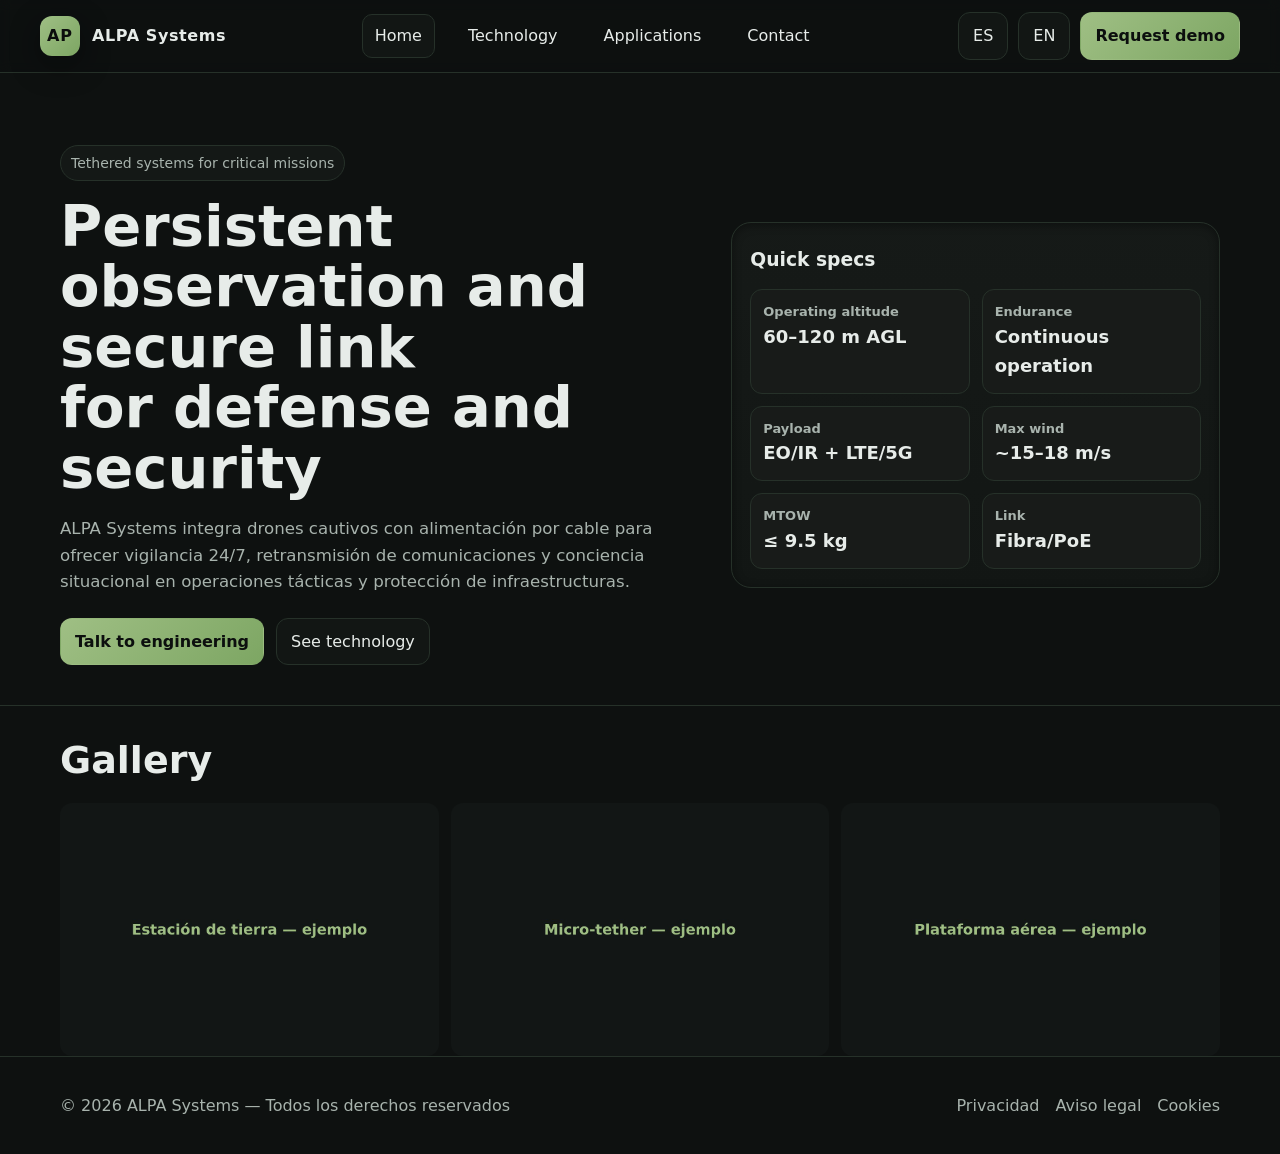
==== en/index.html @ 0f9ef7e9 "Add files via upload" ====
<!DOCTYPE html>
<html lang="en">
<head>
  
<link rel="icon" type="image/svg+xml" href="../assets/favicon.svg">
<link rel="icon" type="image/png" sizes="32x32" href="../assets/favicon-32.png">
<link rel="apple-touch-icon" sizes="180x180" href="../assets/apple-touch-icon.png">

  <title>ALPA Systems — Tethered drone systems</title>
  <meta charset="utf-8" />
  <meta name="viewport" content="width=device-width, initial-scale=1" />
  <meta name="theme-color" content="#121614" />
  <meta name="description" content="ALPA Systems develops tethered drone solutions for surveillance and tactical communications for defense, security and critical infrastructure protection." />
  <link rel="icon" type="image/svg+xml" href="../assets/logo.svg" />
  <meta property="og:image" content="assets/og-image.jpg" />
  <link rel="stylesheet" href="../style.css" />

</head>
<body>
  <header class="site-header">
    <div class="container nav">
      <a class="brand" href="index.html" class="active" aria-label="ALPA Systems, inicio">
        <div class="brand-logo" aria-hidden="true"><span>AP</span></div>
        <span class="brand-name">ALPA Systems</span>
      </a>
      <nav class="nav-links" aria-label="Principal">
        <a href="index.html" class="active" class="active">Home</a>
        <a href="technology.html">Technology</a>
        <a href="applications.html">Applications</a>
        <a href="contact.html">Contact</a>
      </nav>
      <div class="nav-right">
        <a href="../index.html" class="btn" aria-label="Cambiar a Español">ES</a>
        <a href="en/index.html" class="btn" aria-label="Switch to English">EN</a>
        <a href="contact.html" class="btn primary">Request demo</a>
      </div>
    </div>
  </header>

  <main id="main">
    <section id="inicio" class="hero">
      <div class="container hero-grid">
        <div>
          <span class="badge">Tethered systems for critical missions</span>
          <h1>Persistent observation and secure link <br />for defense and security</h1>
          <p>ALPA Systems integra drones cautivos con alimentación por cable para ofrecer vigilancia 24/7, retransmisión de comunicaciones y conciencia situacional en operaciones tácticas y protección de infraestructuras.</p>
          <div class="hero-cta">
            <a class="btn primary" href="contact.html">Talk to engineering</a>
            <a class="btn" href="technology.html">See technology</a>
          </div>
        </div>
        <aside class="panel" aria-label="Resumen técnico">
          <h3 class="panel-title">Quick specs</h3>
          <div class="specs">
            <div class="spec"><b>Operating altitude</b><span>60–120 m AGL</span></div>
            <div class="spec"><b>Endurance</b><span>Continuous operation</span></div>
            <div class="spec"><b>Payload</b><span>EO/IR + LTE/5G</span></div>
            <div class="spec"><b>Max wind</b><span>~15–18 m/s</span></div>
            <div class="spec"><b>MTOW</b><span>≤ 9.5 kg</span></div>
            <div class="spec"><b>Link</b><span>Fibra/PoE</span></div>
          </div>
        </aside>
      </div>
    </section>

    <section class="container">
      <h2 class="section-title">Gallery</h2>
      <div class="gallery">
        <img src="../assets/gallery_1.jpg" alt="Estación de tierra — ejemplo" />
        <img src="../assets/gallery_2.jpg" alt="Micro‑tether — ejemplo" />
        <img src="../assets/gallery_3.jpg" alt="Plataforma aérea — ejemplo" />
      </div>
    </section>
  </main>
  <footer>
    <div class="container foot">
      <div>© <span id="year"></span> ALPA Systems — Todos los derechos reservados</div>
      <div class="foot-links">
        <a href="#">Privacidad</a>
        <a href="#">Aviso legal</a>
        <a href="#">Cookies</a>
      </div>
    </div>
  </footer>
  <script src="../script.js"></script>

</body>
</html>
---- style.css ----
:root{
  --bg:#0e1110; --bg-soft:#121614; --txt:#e7ece9; --txt-dim:#a8b3ad;
  --brand:#9fbf84; --brand-strong:#7da663; --stroke:#263129;
  --radius-xl:20px; --radius-lg:14px; --radius-md:10px;
  --shadow-1:0 10px 30px rgba(0,0,0,.35); --shadow-2:0 2px 10px rgba(0,0,0,.4) inset;
  --container:1200px;
}
*,*::before,*::after{ box-sizing: border-box }
body{ margin:0; font-family: Inter, system-ui, -apple-system, Segoe UI, Roboto, Ubuntu, 'Helvetica Neue', Arial, 'Noto Sans'; background: var(--bg); color: var(--txt); line-height:1.6 }
img{ max-width:100%; display:block; border-radius:12px }
a{ color:inherit; text-decoration:none }
.container{ width:100%; max-width:var(--container); margin-inline:auto; padding: 0 20px }

.site-header{ position: sticky; top:0; z-index:100; backdrop-filter: blur(6px); background: color-mix(in oklab, var(--bg) 70%, transparent); border-bottom: 1px solid var(--stroke) }
.nav{ display:flex; align-items:center; justify-content:space-between; padding: 12px 0 }
.brand{ display:flex; align-items:center; gap:12px }
.brand-logo{ width:40px; height:40px; border-radius: 12px; background: linear-gradient(135deg, var(--brand), var(--brand-strong)); box-shadow: var(--shadow-1); display:grid; place-items:center; font-weight:900; letter-spacing:1px; color:#0b0d0c }
.brand-name{ font-weight:700; letter-spacing: .6px }
.nav-links{ display:flex; gap:20px }
.nav-links a{ padding: 8px 12px; border-radius: 10px; border:1px solid transparent }
.nav-links a:hover, .nav-links a.active{ border-color: var(--stroke); background: var(--bg-soft) }

.nav-right{ display:flex; align-items:center; gap:10px }
.btn{ display:inline-flex; align-items:center; gap:10px; padding:10px 14px; border-radius:12px; border:1px solid var(--stroke); background: var(--bg-soft); transition: .2s transform ease, .2s background ease }
.btn:hover{ transform: translateY(-1px); background: color-mix(in oklab, var(--bg-soft), var(--brand) 8%) }
.btn.primary{ background: linear-gradient(135deg, var(--brand), var(--brand-strong)); color:#0c0f0e; border-color: transparent; font-weight:700 }
.btn.primary:hover{ filter: brightness(1.03) }

.hero{ position:relative; overflow:clip; padding: 72px 0 40px; border-bottom: 1px solid var(--stroke) }
.hero-grid{ display:grid; grid-template-columns: 1.3fr 1fr; gap:36px; align-items:center }
.badge{ display:inline-block; padding:6px 10px; border:1px solid var(--stroke); border-radius: 999px; color: var(--txt-dim); font-size: 14px; background: color-mix(in oklab, var(--bg-soft), white 1%) }
.hero h1{ font-size: clamp(34px, 4.5vw, 64px); line-height:1.05; margin:16px 0 }
.hero p{ font-size: clamp(16px, 1.3vw, 20px); color: var(--txt-dim) }
.hero-cta{ display:flex; gap:12px; margin-top: 22px; flex-wrap: wrap }

.panel{ background: linear-gradient(180deg, color-mix(in oklab, var(--bg-soft), white 2%), var(--bg-soft)); border:1px solid var(--stroke); border-radius: var(--radius-xl); padding: 18px; box-shadow: var(--shadow-2) }
.panel-title{ margin:4px 0 8px }
.specs{ display:grid; grid-template-columns:repeat(2,1fr); gap:12px; margin-top:14px }
.spec{ background: color-mix(in oklab, var(--bg-soft), white 3%); border:1px solid var(--stroke); border-radius: 12px; padding: 12px }
.spec b{ display:block; font-size:13px; color: var(--txt-dim) }
.spec span{ font-size:18px; font-weight:600 }

.section-title{ font-size: clamp(26px, 3vw, 38px); margin: 24px 0 12px }
.section-sub{ color: var(--txt-dim); margin: 0 0 24px }

.cards{ display:grid; grid-template-columns: repeat(3, 1fr); gap:20px }
.card{ background: var(--bg-soft); border: 1px solid var(--stroke); border-radius: var(--radius-lg); padding:18px }

.gallery{ display:grid; grid-template-columns: repeat(3, 1fr); gap:12px }

.feature-block{ display:grid; grid-template-columns: 1fr 1fr; gap: 18px; margin: 22px 0; padding: 16px; border:1px solid var(--stroke); border-radius:14px; background: var(--bg-soft) }
.usecase-grid{ display:grid; grid-template-columns: repeat(3, 1fr); gap:16px }
.usecase-card{ background: var(--bg-soft); border:1px solid var(--stroke); padding: 12px; border-radius:14px }
.usecase-card h3{ margin:10px 0 6px }

.grid-2{ display:grid; grid-template-columns: 1fr 1fr; gap:12px }
.contact-form textarea{ width:100% }

footer{ border-top:1px solid var(--stroke); padding: 36px 0; color: var(--txt-dim) }
.foot{ display:flex; justify-content:space-between; gap:16px; flex-wrap:wrap }
.foot-links{ display:flex; gap:16px }

@media (max-width: 980px){
  .hero-grid, .cards, .gallery, .feature-block, .usecase-grid, .grid-2{ grid-template-columns: 1fr }
  .nav-links{ display:none }
}

/* --- Contacto estilizado --- */
.contact-layout{
  display:grid;
  grid-template-columns: 2fr 1fr;
  gap:24px;
  padding: 24px 0 40px;
}
.contact-card{
  background: linear-gradient(180deg, color-mix(in oklab, var(--bg-soft), white 2%), var(--bg-soft));
  border:1px solid var(--stroke);
  border-radius: var(--radius-xl);
  padding: 22px;
  box-shadow: var(--shadow-2);
}
.contact-head h1{ margin: 0 0 6px }
.contact-head p{ margin: 0 0 18px; color: var(--txt-dim) }

.info-card{
  background: var(--bg-soft);
  border:1px solid var(--stroke);
  border-radius: var(--radius-lg);
  padding:16px;
}
.info-card + .info-card{ margin-top:16px }
.info-card h3{ margin:0 0 10px }
.info-card ul{ margin:0; padding-left:18px }
.info-card .muted{ color: var(--txt-dim); margin-top:8px }

.map-card img{ width:100%; height:auto; border-radius:12px }

.contact-form.modern .field{
  position:relative;
  background: color-mix(in oklab, var(--bg-soft), white 3%);
  border: 1px solid var(--stroke);
  border-radius: 12px;
  padding: 12px 12px 6px;
  transition: border .2s ease, box-shadow .2s ease;
}
.contact-form.modern .field + .field{ margin-top:12px }
.contact-form.modern .field input,
.contact-form.modern .field textarea,
.contact-form.modern .field select{
  width:100%;
  background: transparent;
  border:none;
  outline: none;
  color: var(--txt);
  font-size:16px;
  padding: 10px 4px 6px;
}
.contact-form.modern .field textarea{ resize: vertical }
.contact-form.modern .field label{
  position:absolute;
  left:12px; top:10px;
  font-size:14px;
  color: var(--txt-dim);
  pointer-events:none;
  transition: all .15s ease;
  padding: 0 4px;
  background: transparent;
}
/* Floating label effect */
.contact-form.modern .field:focus-within{ border-color: var(--brand); box-shadow: 0 0 0 3px color-mix(in oklab, var(--brand), transparent 80%) }
.contact-form.modern .field input:not(:placeholder-shown) + label,
.contact-form.modern .field textarea:not(:placeholder-shown) + label,
.contact-form.modern .field select + label,
.contact-form.modern .field:focus-within label{
  top:-9px;
  font-size:12px;
  color: var(--brand);
  background: var(--bg-soft);
}
.contact-form.modern .field.select label{ top:-9px; font-size:12px; color: var(--brand); background: var(--bg-soft) }

.form-actions{ display:flex; align-items:center; gap:12px; margin-top:12px }

/* Responsive */
@media (max-width: 980px){
  .contact-layout{ grid-template-columns:1fr }
}
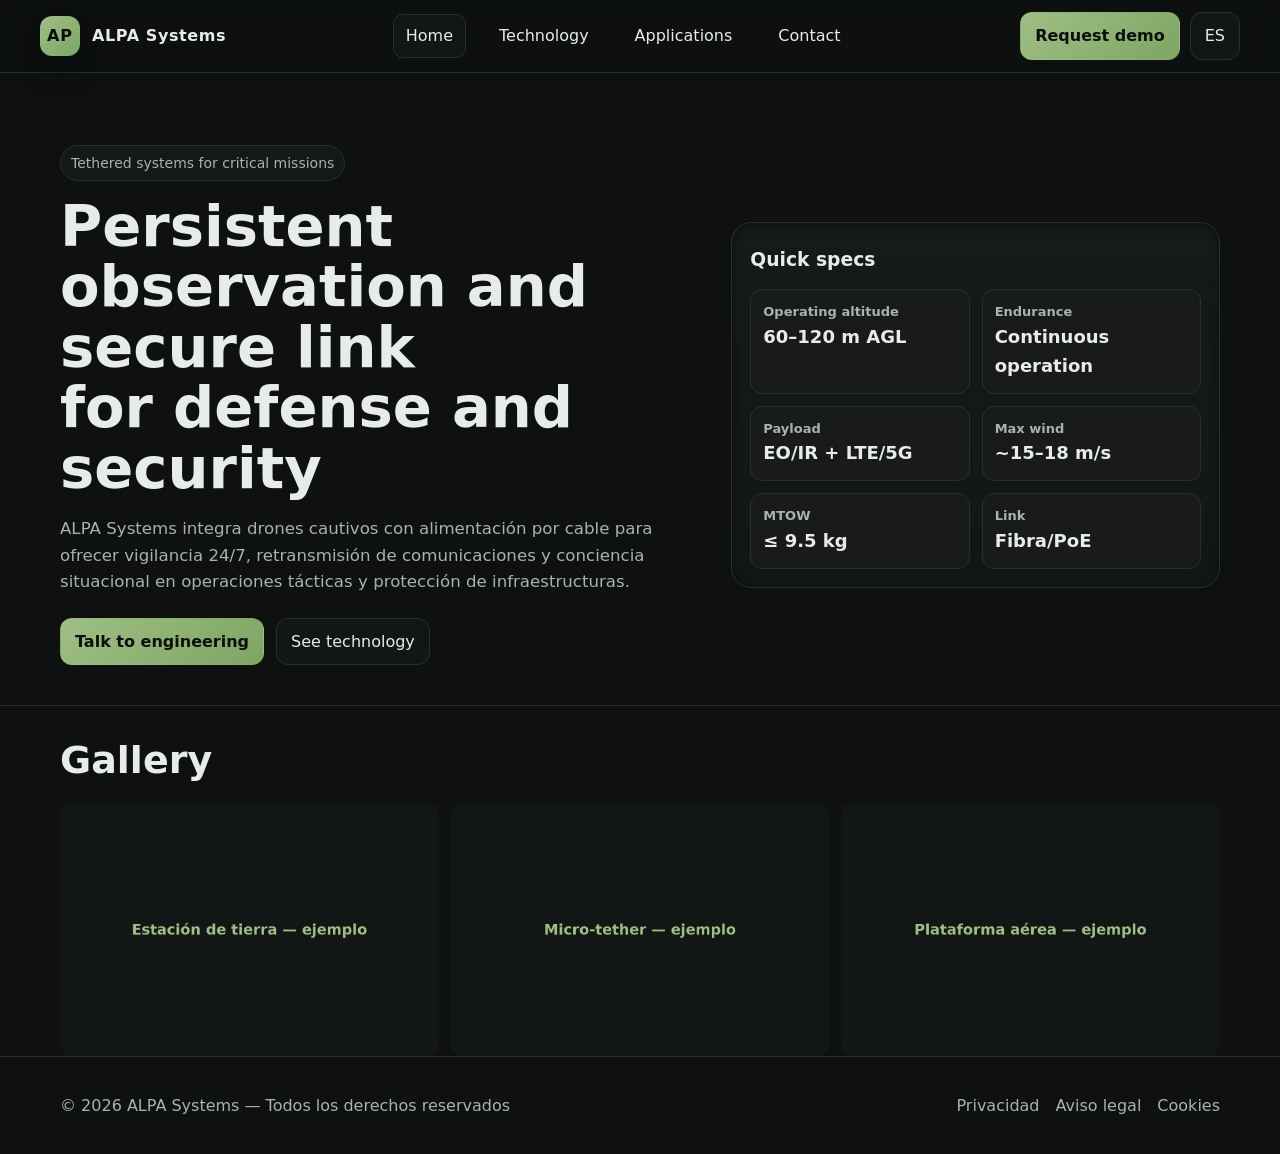
==== commit 7d2b5f74: "Add files via upload" ====
--- a/en/index.html
+++ b/en/index.html
@@ -2,16 +2,17 @@
 <html lang="en">
 <head>
   
-<link rel="icon" type="image/svg+xml" href="../assets/favicon.svg">
-<link rel="icon" type="image/png" sizes="32x32" href="../assets/favicon-32.png">
-<link rel="apple-touch-icon" sizes="180x180" href="../assets/apple-touch-icon.png">
+<link rel="icon" type="image/svg+xml" href="/assets/favicon.svg?v=2">
+<link rel="icon" type="image/png" sizes="32x32" href="/assets/favicon-32.png?v=2">
+<link rel="apple-touch-icon" sizes="180x180" href="/assets/apple-touch-icon.png?v=2">
+<link rel="shortcut icon" href="/favicon.ico?v=2">
 
-  <title>ALPA Systems — Tethered drone systems</title>
+  
+<title>ALPA Systems — Tethered drone systems</title>
   <meta charset="utf-8" />
   <meta name="viewport" content="width=device-width, initial-scale=1" />
   <meta name="theme-color" content="#121614" />
   <meta name="description" content="ALPA Systems develops tethered drone solutions for surveillance and tactical communications for defense, security and critical infrastructure protection." />
-  <link rel="icon" type="image/svg+xml" href="../assets/logo.svg" />
   <meta property="og:image" content="assets/og-image.jpg" />
   <link rel="stylesheet" href="../style.css" />
 
@@ -29,11 +30,8 @@
         <a href="applications.html">Applications</a>
         <a href="contact.html">Contact</a>
       </nav>
-      <div class="nav-right">
-        <a href="../index.html" class="btn" aria-label="Cambiar a Español">ES</a>
-        <a href="en/index.html" class="btn" aria-label="Switch to English">EN</a>
-        <a href="contact.html" class="btn primary">Request demo</a>
-      </div>
+      <div class="nav-right"> <a href="/contacto.html" class="btn primary">Request demo</a>
+        <a href="/" class="btn" aria-label="Cambiar a Español">ES</a> </div>
     </div>
   </header>
 
--- a/style.css
+++ b/style.css
@@ -145,3 +145,51 @@
 @media (max-width: 980px){
   .contact-layout{ grid-template-columns:1fr }
 }
+
+
+/* --- Select estilizado (floating label + flecha) --- */
+.contact-form.modern .field.select{
+  position:relative;
+  background: color-mix(in oklab, var(--bg-soft), white 3%);
+  border: 1px solid var(--stroke);
+  border-radius: 12px;
+  padding: 12px 12px 6px;
+  transition: border .2s ease, box-shadow .2s ease;
+}
+.contact-form.modern .field.select:focus-within{
+  border-color: var(--brand);
+  box-shadow: 0 0 0 3px color-mix(in oklab, var(--brand), transparent 80%);
+}
+.contact-form.modern .field.select select{
+  width:100%;
+  -webkit-appearance: none;
+  -moz-appearance: none;
+  appearance: none;
+  background: transparent;
+  border:none;
+  outline:none;
+  color: var(--txt);
+  font-size:16px;
+  padding: 10px 36px 6px 4px; /* espacio derecha para la flecha */
+  cursor:pointer;
+}
+/* Flecha custom como pseudo-elemento */
+.contact-form.modern .field.select::after{
+  content:"";
+  position:absolute;
+  top:50%; right:12px;
+  width: 10px; height: 10px;
+  pointer-events:none;
+  transform: translateY(-50%) rotate(45deg);
+  border-right: 2px solid var(--txt-dim);
+  border-bottom: 2px solid var(--txt-dim);
+  opacity:.9;
+}
+/* Label flotante alineado */
+.contact-form.modern .field.select label{
+  position:absolute;
+  left:12px; top:-9px;
+  font-size:12px; color: var(--brand);
+  background: var(--bg-soft);
+  padding: 0 4px;
+}
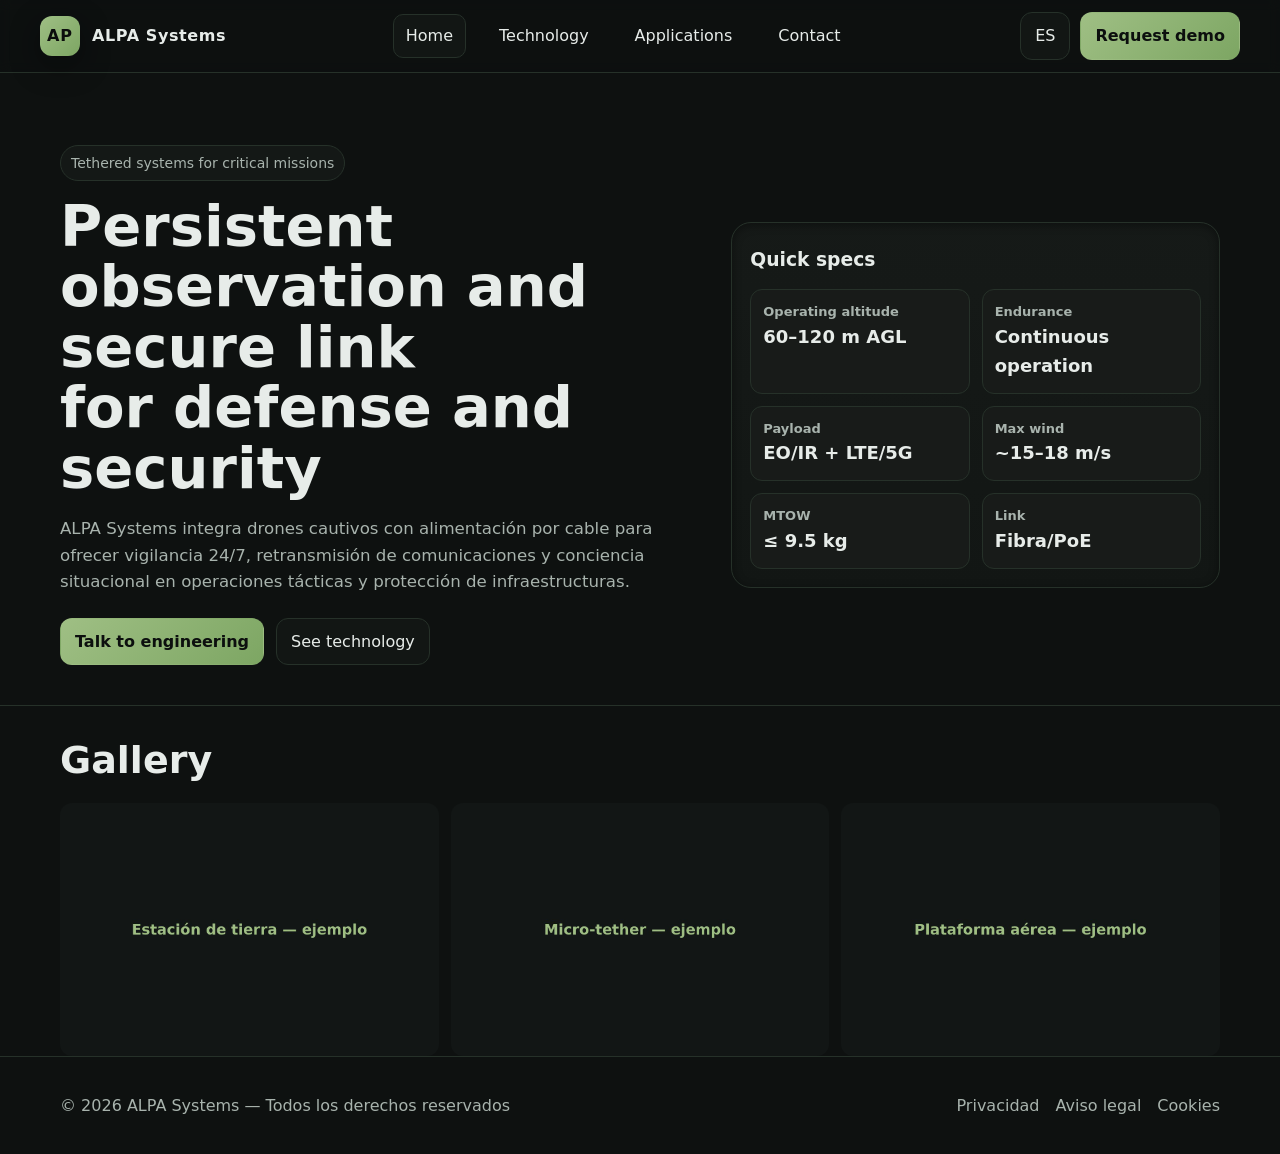
==== commit f6be05c0: "Add files via upload" ====
--- a/en/index.html
+++ b/en/index.html
@@ -30,8 +30,10 @@
         <a href="applications.html">Applications</a>
         <a href="contact.html">Contact</a>
       </nav>
-      <div class="nav-right"> <a href="/contacto.html" class="btn primary">Request demo</a>
-        <a href="/" class="btn" aria-label="Cambiar a Español">ES</a> </div>
+      <div class="nav-right">
+        <a href="/" class="btn" aria-label="Cambiar a Español">ES</a>
+        <a href="contact.html" class="btn primary">Request demo</a>
+      </div>
     </div>
   </header>
 
--- a/style.css
+++ b/style.css
@@ -193,3 +193,31 @@
   background: var(--bg-soft);
   padding: 0 4px;
 }
+
+
+/* --- Forzar tema oscuro en <select> y su popup --- */
+.contact-form.modern .field.select select{
+  background-color: color-mix(in oklab, var(--bg-soft), white 2%);
+  color: var(--txt);
+  border-radius: 8px;
+  background-clip: padding-box;
+  color-scheme: dark; /* ayuda a que el menú desplegable respete el tema oscuro */
+}
+.contact-form.modern .field.select select:focus{
+  outline: none;
+}
+/* Estilo de las opciones (no todos los navegadores lo soportan, pero ayuda) */
+.contact-form.modern .field.select option{
+  background-color: var(--bg-soft);
+  color: var(--txt);
+}
+/* Quitar la flecha de IE/Edge antiguo */
+.contact-form.modern .field.select select::-ms-expand { display:none; }
+/* WebKit normaliza borde interior */
+.contact-form.modern .field.select select:-internal-autofill-selected {
+  background-color: var(--bg-soft) !important;
+  color: var(--txt) !important;
+}
+
+/* Tema oscuro general para formularios en iOS/Safari donde aplica */
+form, select, option, input, textarea { color-scheme: dark; }
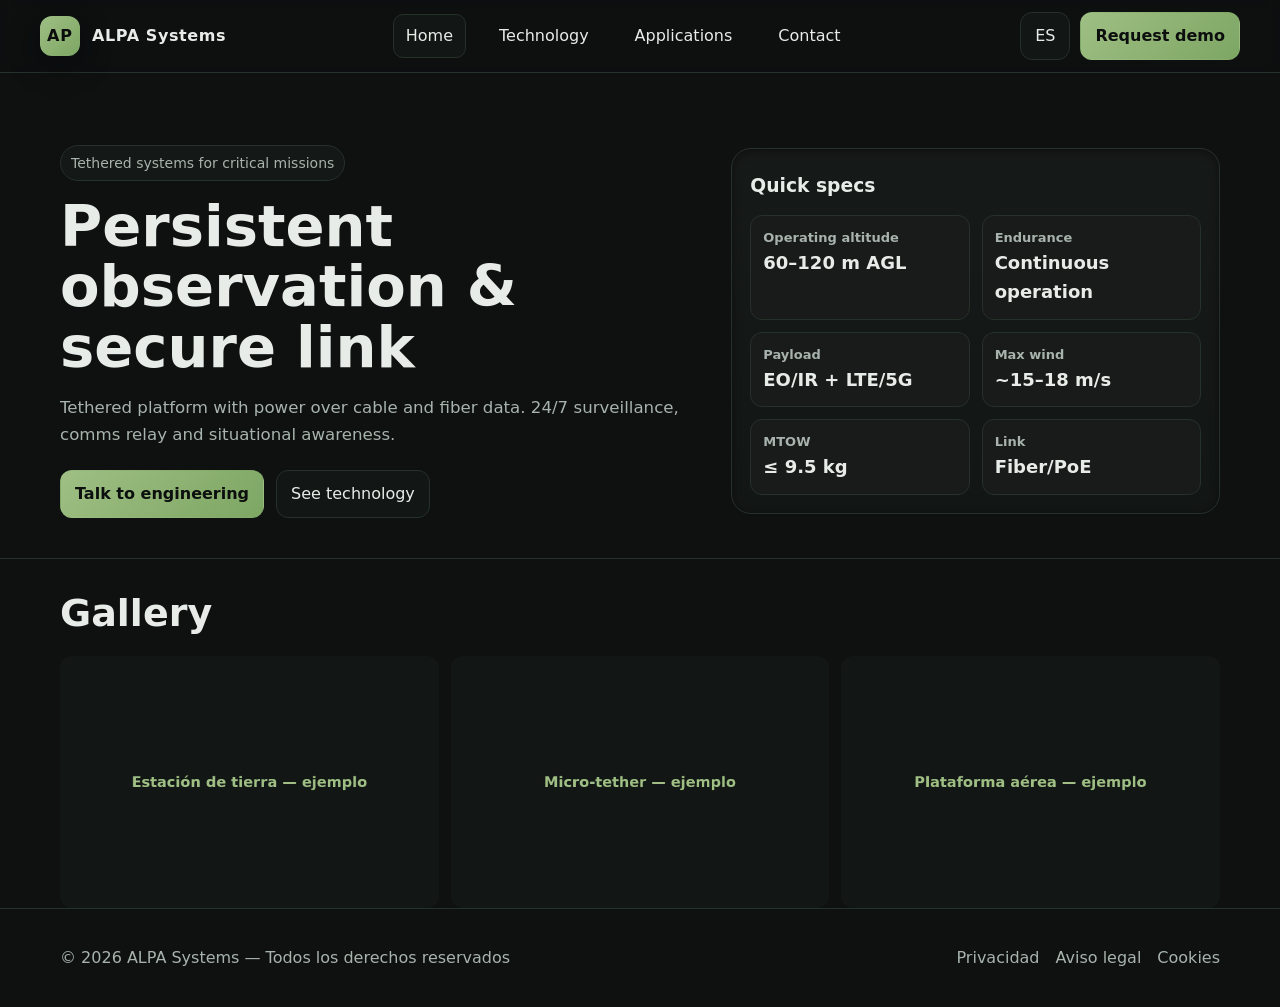
==== commit 6a971f33: "Add files via upload" ====
--- a/en/index.html
+++ b/en/index.html
@@ -1,55 +1,54 @@
 <!DOCTYPE html>
 <html lang="en">
 <head>
-  
-<link rel="icon" type="image/svg+xml" href="/assets/favicon.svg?v=2">
-<link rel="icon" type="image/png" sizes="32x32" href="/assets/favicon-32.png?v=2">
-<link rel="apple-touch-icon" sizes="180x180" href="/assets/apple-touch-icon.png?v=2">
-<link rel="shortcut icon" href="/favicon.ico?v=2">
-
-  
-<title>ALPA Systems — Tethered drone systems</title>
   <meta charset="utf-8" />
   <meta name="viewport" content="width=device-width, initial-scale=1" />
   <meta name="theme-color" content="#121614" />
   <meta name="description" content="ALPA Systems develops tethered drone solutions for surveillance and tactical communications for defense, security and critical infrastructure protection." />
-  <meta property="og:image" content="assets/og-image.jpg" />
-  <link rel="stylesheet" href="../style.css" />
+  <meta property="og:image" content="/assets/og-image.jpg" />
+  <title>ALPA Systems — Tethered drone systems</title>
+  
+<link rel="icon" type="image/svg+xml" href="/assets/favicon.svg?v=3">
+<link rel="icon" type="image/png" sizes="32x32" href="/assets/favicon-32.png?v=3">
+<link rel="apple-touch-icon" sizes="180x180" href="/assets/apple-touch-icon.png?v=3">
+<link rel="shortcut icon" href="/favicon.ico?v=3">
 
+  <link rel="stylesheet" href="/style.css" />
+
+  <link rel="stylesheet" href="/style.css" />
 </head>
 <body>
   <header class="site-header">
     <div class="container nav">
-      <a class="brand" href="index.html" class="active" aria-label="ALPA Systems, inicio">
+      <a class="brand" href="/en/index.html" aria-label="ALPA Systems, home">
         <div class="brand-logo" aria-hidden="true"><span>AP</span></div>
         <span class="brand-name">ALPA Systems</span>
       </a>
-      <nav class="nav-links" aria-label="Principal">
-        <a href="index.html" class="active" class="active">Home</a>
-        <a href="technology.html">Technology</a>
-        <a href="applications.html">Applications</a>
-        <a href="contact.html">Contact</a>
+      <nav class="nav-links" aria-label="Main">
+        <a href="/en/index.html" class="active">Home</a>
+        <a href="/en/technology.html">Technology</a>
+        <a href="/en/applications.html">Applications</a>
+        <a href="/en/contact.html">Contact</a>
       </nav>
       <div class="nav-right">
         <a href="/" class="btn" aria-label="Cambiar a Español">ES</a>
-        <a href="contact.html" class="btn primary">Request demo</a>
+        <a href="/en/contact.html" class="btn primary">Request demo</a>
       </div>
     </div>
   </header>
-
   <main id="main">
-    <section id="inicio" class="hero">
+    <section class="hero">
       <div class="container hero-grid">
         <div>
           <span class="badge">Tethered systems for critical missions</span>
-          <h1>Persistent observation and secure link <br />for defense and security</h1>
-          <p>ALPA Systems integra drones cautivos con alimentación por cable para ofrecer vigilancia 24/7, retransmisión de comunicaciones y conciencia situacional en operaciones tácticas y protección de infraestructuras.</p>
+          <h1>Persistent observation & secure link</h1>
+          <p>Tethered platform with power over cable and fiber data. 24/7 surveillance, comms relay and situational awareness.</p>
           <div class="hero-cta">
-            <a class="btn primary" href="contact.html">Talk to engineering</a>
-            <a class="btn" href="technology.html">See technology</a>
+            <a class="btn primary" href="/en/contact.html">Talk to engineering</a>
+            <a class="btn" href="/en/technology.html">See technology</a>
           </div>
         </div>
-        <aside class="panel" aria-label="Resumen técnico">
+        <aside class="panel" aria-label="Quick specs">
           <h3 class="panel-title">Quick specs</h3>
           <div class="specs">
             <div class="spec"><b>Operating altitude</b><span>60–120 m AGL</span></div>
@@ -57,7 +56,7 @@
             <div class="spec"><b>Payload</b><span>EO/IR + LTE/5G</span></div>
             <div class="spec"><b>Max wind</b><span>~15–18 m/s</span></div>
             <div class="spec"><b>MTOW</b><span>≤ 9.5 kg</span></div>
-            <div class="spec"><b>Link</b><span>Fibra/PoE</span></div>
+            <div class="spec"><b>Link</b><span>Fiber/PoE</span></div>
           </div>
         </aside>
       </div>
@@ -66,9 +65,9 @@
     <section class="container">
       <h2 class="section-title">Gallery</h2>
       <div class="gallery">
-        <img src="../assets/gallery_1.jpg" alt="Estación de tierra — ejemplo" />
-        <img src="../assets/gallery_2.jpg" alt="Micro‑tether — ejemplo" />
-        <img src="../assets/gallery_3.jpg" alt="Plataforma aérea — ejemplo" />
+        <img src="/assets/gallery_1.jpg" alt="Ground station — sample" />
+        <img src="/assets/gallery_2.jpg" alt="Micro‑tether — sample" />
+        <img src="/assets/gallery_3.jpg" alt="Aerial platform — sample" />
       </div>
     </section>
   </main>
@@ -82,7 +81,7 @@
       </div>
     </div>
   </footer>
-  <script src="../script.js"></script>
+  <script src="/script.js"></script>
 
 </body>
 </html>
--- a/style.css
+++ b/style.css
@@ -6,11 +6,12 @@
   --container:1200px;
 }
 *,*::before,*::after{ box-sizing: border-box }
-body{ margin:0; font-family: Inter, system-ui, -apple-system, Segoe UI, Roboto, Ubuntu, 'Helvetica Neue', Arial, 'Noto Sans'; background: var(--bg); color: var(--txt); line-height:1.6 }
+body{ margin:0; font-family: Inter, system-ui, -apple-system, Segoe UI, Roboto, Ubuntu, 'Helvetica Neue', Arial; background: var(--bg); color: var(--txt); line-height:1.6 }
 img{ max-width:100%; display:block; border-radius:12px }
 a{ color:inherit; text-decoration:none }
 .container{ width:100%; max-width:var(--container); margin-inline:auto; padding: 0 20px }
 
+/* Nav */
 .site-header{ position: sticky; top:0; z-index:100; backdrop-filter: blur(6px); background: color-mix(in oklab, var(--bg) 70%, transparent); border-bottom: 1px solid var(--stroke) }
 .nav{ display:flex; align-items:center; justify-content:space-between; padding: 12px 0 }
 .brand{ display:flex; align-items:center; gap:12px }
@@ -26,6 +27,7 @@
 .btn.primary{ background: linear-gradient(135deg, var(--brand), var(--brand-strong)); color:#0c0f0e; border-color: transparent; font-weight:700 }
 .btn.primary:hover{ filter: brightness(1.03) }
 
+/* Hero */
 .hero{ position:relative; overflow:clip; padding: 72px 0 40px; border-bottom: 1px solid var(--stroke) }
 .hero-grid{ display:grid; grid-template-columns: 1.3fr 1fr; gap:36px; align-items:center }
 .badge{ display:inline-block; padding:6px 10px; border:1px solid var(--stroke); border-radius: 999px; color: var(--txt-dim); font-size: 14px; background: color-mix(in oklab, var(--bg-soft), white 1%) }
@@ -48,176 +50,70 @@
 
 .gallery{ display:grid; grid-template-columns: repeat(3, 1fr); gap:12px }
 
+/* Páginas internas */
 .feature-block{ display:grid; grid-template-columns: 1fr 1fr; gap: 18px; margin: 22px 0; padding: 16px; border:1px solid var(--stroke); border-radius:14px; background: var(--bg-soft) }
 .usecase-grid{ display:grid; grid-template-columns: repeat(3, 1fr); gap:16px }
 .usecase-card{ background: var(--bg-soft); border:1px solid var(--stroke); padding: 12px; border-radius:14px }
 .usecase-card h3{ margin:10px 0 6px }
 
-.grid-2{ display:grid; grid-template-columns: 1fr 1fr; gap:12px }
-.contact-form textarea{ width:100% }
+/* Contacto */
+.contact-layout{ display:grid; grid-template-columns: 2fr 1fr; gap:24px; padding: 24px 0 40px }
+.contact-card{ background: linear-gradient(180deg, color-mix(in oklab, var(--bg-soft), white 2%), var(--bg-soft)); border:1px solid var(--stroke); border-radius: var(--radius-xl); padding: 22px; box-shadow: var(--shadow-2) }
+.contact-head h1{ margin: 0 0 6px }
+.contact-head p{ margin: 0 0 18px; color: var(--txt-dim) }
+.info-card{ background: var(--bg-soft); border:1px solid var(--stroke); border-radius: var(--radius-lg); padding:16px }
+.info-card + .info-card{ margin-top:16px }
+.info-card h3{ margin:0 0 10px }
+.info-card ul{ margin:0; padding-left:18px }
+.info-card .muted{ color: var(--txt-dim); margin-top:8px }
+.map-card img{ width:100%; height:auto; border-radius:12px }
 
+.contact-form.modern .field{ position:relative; background: color-mix(in oklab, var(--bg-soft), white 3%); border: 1px solid var(--stroke); border-radius: 12px; padding: 12px 12px 6px; transition: border .2s ease, box-shadow .2s ease }
+.contact-form.modern .field + .field{ margin-top:12px }
+.contact-form.modern .field input,
+.contact-form.modern .field textarea,
+.contact-form.modern .field select{ width:100%; background: transparent; border:none; outline:none; color: var(--txt); font-size:16px; padding: 10px 4px 6px }
+.contact-form.modern .field textarea{ resize: vertical }
+.contact-form.modern .field label{ position:absolute; left:12px; top:10px; font-size:14px; color: var(--txt-dim); pointer-events:none; transition: all .15s ease; padding: 0 4px; background: transparent }
+.contact-form.modern .field:focus-within{ border-color: var(--brand); box-shadow: 0 0 0 3px color-mix(in oklab, var(--brand), transparent 80%) }
+.contact-form.modern .field input:not(:placeholder-shown) + label,
+.contact-form.modern .field textarea:not(:placeholder-shown) + label,
+.contact-form.modern .field select + label,
+.contact-form.modern .field:focus-within label{ top:-9px; font-size:12px; color: var(--brand); background: var(--bg-soft) }
+
+/* Select estilizado + flecha + tema oscuro */
+.contact-form.modern .field.select{ position:relative }
+.contact-form.modern .field.select select{
+  -webkit-appearance: none; -moz-appearance: none; appearance: none;
+  background-color: color-mix(in oklab, var(--bg-soft), white 2%);
+  color: var(--txt);
+  border-radius: 8px;
+  background-clip: padding-box;
+  color-scheme: dark;
+  padding-right: 36px;
+  cursor: pointer;
+}
+.contact-form.modern .field.select::after{
+  content:""; position:absolute; top:50%; right:12px; width:10px; height:10px; pointer-events:none;
+  transform: translateY(-50%) rotate(45deg);
+  border-right: 2px solid var(--txt-dim); border-bottom: 2px solid var(--txt-dim); opacity:.9
+}
+.contact-form.modern .field.select option{ background-color: var(--bg-soft); color: var(--txt) }
+/* Seleccionado verde y hover oliva claro */
+.contact-form.modern .field.select select option:checked{ background-color: var(--brand) !important; color:#0c0f0e !important }
+.contact-form.modern .field.select select option:hover{ background-color: color-mix(in oklab, var(--brand), white 25%) !important; color:#0c0f0e !important }
+.contact-form.modern .field.select select:focus option:checked{ background-color: var(--brand) !important; color:#0c0f0e !important }
+
+.form-actions{ display:flex; align-items:center; gap:12px; margin-top:12px }
+
+/* Footer */
 footer{ border-top:1px solid var(--stroke); padding: 36px 0; color: var(--txt-dim) }
 .foot{ display:flex; justify-content:space-between; gap:16px; flex-wrap:wrap }
 .foot-links{ display:flex; gap:16px }
 
+/* Responsive */
 @media (max-width: 980px){
   .hero-grid, .cards, .gallery, .feature-block, .usecase-grid, .grid-2{ grid-template-columns: 1fr }
   .nav-links{ display:none }
-}
-
-/* --- Contacto estilizado --- */
-.contact-layout{
-  display:grid;
-  grid-template-columns: 2fr 1fr;
-  gap:24px;
-  padding: 24px 0 40px;
-}
-.contact-card{
-  background: linear-gradient(180deg, color-mix(in oklab, var(--bg-soft), white 2%), var(--bg-soft));
-  border:1px solid var(--stroke);
-  border-radius: var(--radius-xl);
-  padding: 22px;
-  box-shadow: var(--shadow-2);
-}
-.contact-head h1{ margin: 0 0 6px }
-.contact-head p{ margin: 0 0 18px; color: var(--txt-dim) }
-
-.info-card{
-  background: var(--bg-soft);
-  border:1px solid var(--stroke);
-  border-radius: var(--radius-lg);
-  padding:16px;
-}
-.info-card + .info-card{ margin-top:16px }
-.info-card h3{ margin:0 0 10px }
-.info-card ul{ margin:0; padding-left:18px }
-.info-card .muted{ color: var(--txt-dim); margin-top:8px }
-
-.map-card img{ width:100%; height:auto; border-radius:12px }
-
-.contact-form.modern .field{
-  position:relative;
-  background: color-mix(in oklab, var(--bg-soft), white 3%);
-  border: 1px solid var(--stroke);
-  border-radius: 12px;
-  padding: 12px 12px 6px;
-  transition: border .2s ease, box-shadow .2s ease;
-}
-.contact-form.modern .field + .field{ margin-top:12px }
-.contact-form.modern .field input,
-.contact-form.modern .field textarea,
-.contact-form.modern .field select{
-  width:100%;
-  background: transparent;
-  border:none;
-  outline: none;
-  color: var(--txt);
-  font-size:16px;
-  padding: 10px 4px 6px;
-}
-.contact-form.modern .field textarea{ resize: vertical }
-.contact-form.modern .field label{
-  position:absolute;
-  left:12px; top:10px;
-  font-size:14px;
-  color: var(--txt-dim);
-  pointer-events:none;
-  transition: all .15s ease;
-  padding: 0 4px;
-  background: transparent;
-}
-/* Floating label effect */
-.contact-form.modern .field:focus-within{ border-color: var(--brand); box-shadow: 0 0 0 3px color-mix(in oklab, var(--brand), transparent 80%) }
-.contact-form.modern .field input:not(:placeholder-shown) + label,
-.contact-form.modern .field textarea:not(:placeholder-shown) + label,
-.contact-form.modern .field select + label,
-.contact-form.modern .field:focus-within label{
-  top:-9px;
-  font-size:12px;
-  color: var(--brand);
-  background: var(--bg-soft);
-}
-.contact-form.modern .field.select label{ top:-9px; font-size:12px; color: var(--brand); background: var(--bg-soft) }
-
-.form-actions{ display:flex; align-items:center; gap:12px; margin-top:12px }
-
-/* Responsive */
-@media (max-width: 980px){
   .contact-layout{ grid-template-columns:1fr }
 }
-
-
-/* --- Select estilizado (floating label + flecha) --- */
-.contact-form.modern .field.select{
-  position:relative;
-  background: color-mix(in oklab, var(--bg-soft), white 3%);
-  border: 1px solid var(--stroke);
-  border-radius: 12px;
-  padding: 12px 12px 6px;
-  transition: border .2s ease, box-shadow .2s ease;
-}
-.contact-form.modern .field.select:focus-within{
-  border-color: var(--brand);
-  box-shadow: 0 0 0 3px color-mix(in oklab, var(--brand), transparent 80%);
-}
-.contact-form.modern .field.select select{
-  width:100%;
-  -webkit-appearance: none;
-  -moz-appearance: none;
-  appearance: none;
-  background: transparent;
-  border:none;
-  outline:none;
-  color: var(--txt);
-  font-size:16px;
-  padding: 10px 36px 6px 4px; /* espacio derecha para la flecha */
-  cursor:pointer;
-}
-/* Flecha custom como pseudo-elemento */
-.contact-form.modern .field.select::after{
-  content:"";
-  position:absolute;
-  top:50%; right:12px;
-  width: 10px; height: 10px;
-  pointer-events:none;
-  transform: translateY(-50%) rotate(45deg);
-  border-right: 2px solid var(--txt-dim);
-  border-bottom: 2px solid var(--txt-dim);
-  opacity:.9;
-}
-/* Label flotante alineado */
-.contact-form.modern .field.select label{
-  position:absolute;
-  left:12px; top:-9px;
-  font-size:12px; color: var(--brand);
-  background: var(--bg-soft);
-  padding: 0 4px;
-}
-
-
-/* --- Forzar tema oscuro en <select> y su popup --- */
-.contact-form.modern .field.select select{
-  background-color: color-mix(in oklab, var(--bg-soft), white 2%);
-  color: var(--txt);
-  border-radius: 8px;
-  background-clip: padding-box;
-  color-scheme: dark; /* ayuda a que el menú desplegable respete el tema oscuro */
-}
-.contact-form.modern .field.select select:focus{
-  outline: none;
-}
-/* Estilo de las opciones (no todos los navegadores lo soportan, pero ayuda) */
-.contact-form.modern .field.select option{
-  background-color: var(--bg-soft);
-  color: var(--txt);
-}
-/* Quitar la flecha de IE/Edge antiguo */
-.contact-form.modern .field.select select::-ms-expand { display:none; }
-/* WebKit normaliza borde interior */
-.contact-form.modern .field.select select:-internal-autofill-selected {
-  background-color: var(--bg-soft) !important;
-  color: var(--txt) !important;
-}
-
-/* Tema oscuro general para formularios en iOS/Safari donde aplica */
-form, select, option, input, textarea { color-scheme: dark; }
--- a/style.css
+++ b/style.css
@@ -6,11 +6,12 @@
   --container:1200px;
 }
 *,*::before,*::after{ box-sizing: border-box }
-body{ margin:0; font-family: Inter, system-ui, -apple-system, Segoe UI, Roboto, Ubuntu, 'Helvetica Neue', Arial, 'Noto Sans'; background: var(--bg); color: var(--txt); line-height:1.6 }
+body{ margin:0; font-family: Inter, system-ui, -apple-system, Segoe UI, Roboto, Ubuntu, 'Helvetica Neue', Arial; background: var(--bg); color: var(--txt); line-height:1.6 }
 img{ max-width:100%; display:block; border-radius:12px }
 a{ color:inherit; text-decoration:none }
 .container{ width:100%; max-width:var(--container); margin-inline:auto; padding: 0 20px }
 
+/* Nav */
 .site-header{ position: sticky; top:0; z-index:100; backdrop-filter: blur(6px); background: color-mix(in oklab, var(--bg) 70%, transparent); border-bottom: 1px solid var(--stroke) }
 .nav{ display:flex; align-items:center; justify-content:space-between; padding: 12px 0 }
 .brand{ display:flex; align-items:center; gap:12px }
@@ -26,6 +27,7 @@
 .btn.primary{ background: linear-gradient(135deg, var(--brand), var(--brand-strong)); color:#0c0f0e; border-color: transparent; font-weight:700 }
 .btn.primary:hover{ filter: brightness(1.03) }
 
+/* Hero */
 .hero{ position:relative; overflow:clip; padding: 72px 0 40px; border-bottom: 1px solid var(--stroke) }
 .hero-grid{ display:grid; grid-template-columns: 1.3fr 1fr; gap:36px; align-items:center }
 .badge{ display:inline-block; padding:6px 10px; border:1px solid var(--stroke); border-radius: 999px; color: var(--txt-dim); font-size: 14px; background: color-mix(in oklab, var(--bg-soft), white 1%) }
@@ -48,176 +50,70 @@
 
 .gallery{ display:grid; grid-template-columns: repeat(3, 1fr); gap:12px }
 
+/* Páginas internas */
 .feature-block{ display:grid; grid-template-columns: 1fr 1fr; gap: 18px; margin: 22px 0; padding: 16px; border:1px solid var(--stroke); border-radius:14px; background: var(--bg-soft) }
 .usecase-grid{ display:grid; grid-template-columns: repeat(3, 1fr); gap:16px }
 .usecase-card{ background: var(--bg-soft); border:1px solid var(--stroke); padding: 12px; border-radius:14px }
 .usecase-card h3{ margin:10px 0 6px }
 
-.grid-2{ display:grid; grid-template-columns: 1fr 1fr; gap:12px }
-.contact-form textarea{ width:100% }
+/* Contacto */
+.contact-layout{ display:grid; grid-template-columns: 2fr 1fr; gap:24px; padding: 24px 0 40px }
+.contact-card{ background: linear-gradient(180deg, color-mix(in oklab, var(--bg-soft), white 2%), var(--bg-soft)); border:1px solid var(--stroke); border-radius: var(--radius-xl); padding: 22px; box-shadow: var(--shadow-2) }
+.contact-head h1{ margin: 0 0 6px }
+.contact-head p{ margin: 0 0 18px; color: var(--txt-dim) }
+.info-card{ background: var(--bg-soft); border:1px solid var(--stroke); border-radius: var(--radius-lg); padding:16px }
+.info-card + .info-card{ margin-top:16px }
+.info-card h3{ margin:0 0 10px }
+.info-card ul{ margin:0; padding-left:18px }
+.info-card .muted{ color: var(--txt-dim); margin-top:8px }
+.map-card img{ width:100%; height:auto; border-radius:12px }
 
+.contact-form.modern .field{ position:relative; background: color-mix(in oklab, var(--bg-soft), white 3%); border: 1px solid var(--stroke); border-radius: 12px; padding: 12px 12px 6px; transition: border .2s ease, box-shadow .2s ease }
+.contact-form.modern .field + .field{ margin-top:12px }
+.contact-form.modern .field input,
+.contact-form.modern .field textarea,
+.contact-form.modern .field select{ width:100%; background: transparent; border:none; outline:none; color: var(--txt); font-size:16px; padding: 10px 4px 6px }
+.contact-form.modern .field textarea{ resize: vertical }
+.contact-form.modern .field label{ position:absolute; left:12px; top:10px; font-size:14px; color: var(--txt-dim); pointer-events:none; transition: all .15s ease; padding: 0 4px; background: transparent }
+.contact-form.modern .field:focus-within{ border-color: var(--brand); box-shadow: 0 0 0 3px color-mix(in oklab, var(--brand), transparent 80%) }
+.contact-form.modern .field input:not(:placeholder-shown) + label,
+.contact-form.modern .field textarea:not(:placeholder-shown) + label,
+.contact-form.modern .field select + label,
+.contact-form.modern .field:focus-within label{ top:-9px; font-size:12px; color: var(--brand); background: var(--bg-soft) }
+
+/* Select estilizado + flecha + tema oscuro */
+.contact-form.modern .field.select{ position:relative }
+.contact-form.modern .field.select select{
+  -webkit-appearance: none; -moz-appearance: none; appearance: none;
+  background-color: color-mix(in oklab, var(--bg-soft), white 2%);
+  color: var(--txt);
+  border-radius: 8px;
+  background-clip: padding-box;
+  color-scheme: dark;
+  padding-right: 36px;
+  cursor: pointer;
+}
+.contact-form.modern .field.select::after{
+  content:""; position:absolute; top:50%; right:12px; width:10px; height:10px; pointer-events:none;
+  transform: translateY(-50%) rotate(45deg);
+  border-right: 2px solid var(--txt-dim); border-bottom: 2px solid var(--txt-dim); opacity:.9
+}
+.contact-form.modern .field.select option{ background-color: var(--bg-soft); color: var(--txt) }
+/* Seleccionado verde y hover oliva claro */
+.contact-form.modern .field.select select option:checked{ background-color: var(--brand) !important; color:#0c0f0e !important }
+.contact-form.modern .field.select select option:hover{ background-color: color-mix(in oklab, var(--brand), white 25%) !important; color:#0c0f0e !important }
+.contact-form.modern .field.select select:focus option:checked{ background-color: var(--brand) !important; color:#0c0f0e !important }
+
+.form-actions{ display:flex; align-items:center; gap:12px; margin-top:12px }
+
+/* Footer */
 footer{ border-top:1px solid var(--stroke); padding: 36px 0; color: var(--txt-dim) }
 .foot{ display:flex; justify-content:space-between; gap:16px; flex-wrap:wrap }
 .foot-links{ display:flex; gap:16px }
 
+/* Responsive */
 @media (max-width: 980px){
   .hero-grid, .cards, .gallery, .feature-block, .usecase-grid, .grid-2{ grid-template-columns: 1fr }
   .nav-links{ display:none }
-}
-
-/* --- Contacto estilizado --- */
-.contact-layout{
-  display:grid;
-  grid-template-columns: 2fr 1fr;
-  gap:24px;
-  padding: 24px 0 40px;
-}
-.contact-card{
-  background: linear-gradient(180deg, color-mix(in oklab, var(--bg-soft), white 2%), var(--bg-soft));
-  border:1px solid var(--stroke);
-  border-radius: var(--radius-xl);
-  padding: 22px;
-  box-shadow: var(--shadow-2);
-}
-.contact-head h1{ margin: 0 0 6px }
-.contact-head p{ margin: 0 0 18px; color: var(--txt-dim) }
-
-.info-card{
-  background: var(--bg-soft);
-  border:1px solid var(--stroke);
-  border-radius: var(--radius-lg);
-  padding:16px;
-}
-.info-card + .info-card{ margin-top:16px }
-.info-card h3{ margin:0 0 10px }
-.info-card ul{ margin:0; padding-left:18px }
-.info-card .muted{ color: var(--txt-dim); margin-top:8px }
-
-.map-card img{ width:100%; height:auto; border-radius:12px }
-
-.contact-form.modern .field{
-  position:relative;
-  background: color-mix(in oklab, var(--bg-soft), white 3%);
-  border: 1px solid var(--stroke);
-  border-radius: 12px;
-  padding: 12px 12px 6px;
-  transition: border .2s ease, box-shadow .2s ease;
-}
-.contact-form.modern .field + .field{ margin-top:12px }
-.contact-form.modern .field input,
-.contact-form.modern .field textarea,
-.contact-form.modern .field select{
-  width:100%;
-  background: transparent;
-  border:none;
-  outline: none;
-  color: var(--txt);
-  font-size:16px;
-  padding: 10px 4px 6px;
-}
-.contact-form.modern .field textarea{ resize: vertical }
-.contact-form.modern .field label{
-  position:absolute;
-  left:12px; top:10px;
-  font-size:14px;
-  color: var(--txt-dim);
-  pointer-events:none;
-  transition: all .15s ease;
-  padding: 0 4px;
-  background: transparent;
-}
-/* Floating label effect */
-.contact-form.modern .field:focus-within{ border-color: var(--brand); box-shadow: 0 0 0 3px color-mix(in oklab, var(--brand), transparent 80%) }
-.contact-form.modern .field input:not(:placeholder-shown) + label,
-.contact-form.modern .field textarea:not(:placeholder-shown) + label,
-.contact-form.modern .field select + label,
-.contact-form.modern .field:focus-within label{
-  top:-9px;
-  font-size:12px;
-  color: var(--brand);
-  background: var(--bg-soft);
-}
-.contact-form.modern .field.select label{ top:-9px; font-size:12px; color: var(--brand); background: var(--bg-soft) }
-
-.form-actions{ display:flex; align-items:center; gap:12px; margin-top:12px }
-
-/* Responsive */
-@media (max-width: 980px){
   .contact-layout{ grid-template-columns:1fr }
 }
-
-
-/* --- Select estilizado (floating label + flecha) --- */
-.contact-form.modern .field.select{
-  position:relative;
-  background: color-mix(in oklab, var(--bg-soft), white 3%);
-  border: 1px solid var(--stroke);
-  border-radius: 12px;
-  padding: 12px 12px 6px;
-  transition: border .2s ease, box-shadow .2s ease;
-}
-.contact-form.modern .field.select:focus-within{
-  border-color: var(--brand);
-  box-shadow: 0 0 0 3px color-mix(in oklab, var(--brand), transparent 80%);
-}
-.contact-form.modern .field.select select{
-  width:100%;
-  -webkit-appearance: none;
-  -moz-appearance: none;
-  appearance: none;
-  background: transparent;
-  border:none;
-  outline:none;
-  color: var(--txt);
-  font-size:16px;
-  padding: 10px 36px 6px 4px; /* espacio derecha para la flecha */
-  cursor:pointer;
-}
-/* Flecha custom como pseudo-elemento */
-.contact-form.modern .field.select::after{
-  content:"";
-  position:absolute;
-  top:50%; right:12px;
-  width: 10px; height: 10px;
-  pointer-events:none;
-  transform: translateY(-50%) rotate(45deg);
-  border-right: 2px solid var(--txt-dim);
-  border-bottom: 2px solid var(--txt-dim);
-  opacity:.9;
-}
-/* Label flotante alineado */
-.contact-form.modern .field.select label{
-  position:absolute;
-  left:12px; top:-9px;
-  font-size:12px; color: var(--brand);
-  background: var(--bg-soft);
-  padding: 0 4px;
-}
-
-
-/* --- Forzar tema oscuro en <select> y su popup --- */
-.contact-form.modern .field.select select{
-  background-color: color-mix(in oklab, var(--bg-soft), white 2%);
-  color: var(--txt);
-  border-radius: 8px;
-  background-clip: padding-box;
-  color-scheme: dark; /* ayuda a que el menú desplegable respete el tema oscuro */
-}
-.contact-form.modern .field.select select:focus{
-  outline: none;
-}
-/* Estilo de las opciones (no todos los navegadores lo soportan, pero ayuda) */
-.contact-form.modern .field.select option{
-  background-color: var(--bg-soft);
-  color: var(--txt);
-}
-/* Quitar la flecha de IE/Edge antiguo */
-.contact-form.modern .field.select select::-ms-expand { display:none; }
-/* WebKit normaliza borde interior */
-.contact-form.modern .field.select select:-internal-autofill-selected {
-  background-color: var(--bg-soft) !important;
-  color: var(--txt) !important;
-}
-
-/* Tema oscuro general para formularios en iOS/Safari donde aplica */
-form, select, option, input, textarea { color-scheme: dark; }
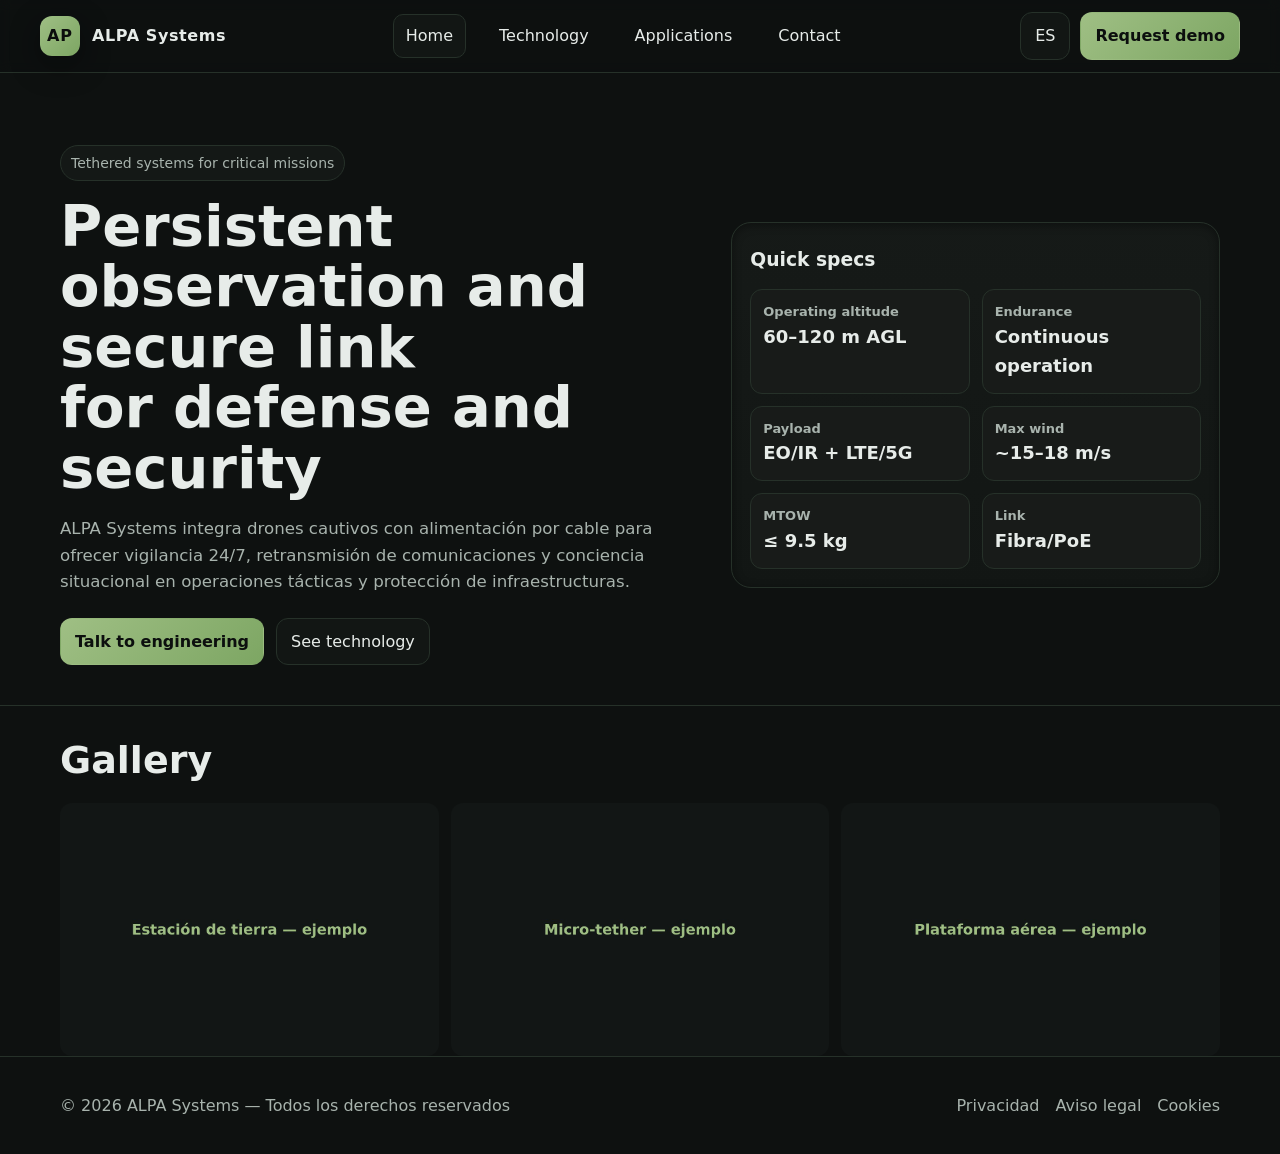
==== commit 990ec391: "Add files via upload" ====
--- a/en/index.html
+++ b/en/index.html
@@ -1,54 +1,55 @@
 <!DOCTYPE html>
 <html lang="en">
 <head>
+  
+<link rel="icon" type="image/svg+xml" href="/assets/favicon.svg?v=2">
+<link rel="icon" type="image/png" sizes="32x32" href="/assets/favicon-32.png?v=2">
+<link rel="apple-touch-icon" sizes="180x180" href="/assets/apple-touch-icon.png?v=2">
+<link rel="shortcut icon" href="/favicon.ico?v=2">
+
+  
+<title>ALPA Systems — Tethered drone systems</title>
   <meta charset="utf-8" />
   <meta name="viewport" content="width=device-width, initial-scale=1" />
   <meta name="theme-color" content="#121614" />
   <meta name="description" content="ALPA Systems develops tethered drone solutions for surveillance and tactical communications for defense, security and critical infrastructure protection." />
-  <meta property="og:image" content="/assets/og-image.jpg" />
-  <title>ALPA Systems — Tethered drone systems</title>
-  
-<link rel="icon" type="image/svg+xml" href="/assets/favicon.svg?v=3">
-<link rel="icon" type="image/png" sizes="32x32" href="/assets/favicon-32.png?v=3">
-<link rel="apple-touch-icon" sizes="180x180" href="/assets/apple-touch-icon.png?v=3">
-<link rel="shortcut icon" href="/favicon.ico?v=3">
+  <meta property="og:image" content="assets/og-image.jpg" />
+  <link rel="stylesheet" href="../style.css" />
 
-  <link rel="stylesheet" href="/style.css" />
-
-  <link rel="stylesheet" href="/style.css" />
 </head>
 <body>
   <header class="site-header">
     <div class="container nav">
-      <a class="brand" href="/en/index.html" aria-label="ALPA Systems, home">
+      <a class="brand" href="index.html" class="active" aria-label="ALPA Systems, inicio">
         <div class="brand-logo" aria-hidden="true"><span>AP</span></div>
         <span class="brand-name">ALPA Systems</span>
       </a>
-      <nav class="nav-links" aria-label="Main">
-        <a href="/en/index.html" class="active">Home</a>
-        <a href="/en/technology.html">Technology</a>
-        <a href="/en/applications.html">Applications</a>
-        <a href="/en/contact.html">Contact</a>
+      <nav class="nav-links" aria-label="Principal">
+        <a href="index.html" class="active" class="active">Home</a>
+        <a href="technology.html">Technology</a>
+        <a href="applications.html">Applications</a>
+        <a href="contact.html">Contact</a>
       </nav>
       <div class="nav-right">
         <a href="/" class="btn" aria-label="Cambiar a Español">ES</a>
-        <a href="/en/contact.html" class="btn primary">Request demo</a>
+        <a href="contact.html" class="btn primary">Request demo</a>
       </div>
     </div>
   </header>
+
   <main id="main">
-    <section class="hero">
+    <section id="inicio" class="hero">
       <div class="container hero-grid">
         <div>
           <span class="badge">Tethered systems for critical missions</span>
-          <h1>Persistent observation & secure link</h1>
-          <p>Tethered platform with power over cable and fiber data. 24/7 surveillance, comms relay and situational awareness.</p>
+          <h1>Persistent observation and secure link <br />for defense and security</h1>
+          <p>ALPA Systems integra drones cautivos con alimentación por cable para ofrecer vigilancia 24/7, retransmisión de comunicaciones y conciencia situacional en operaciones tácticas y protección de infraestructuras.</p>
           <div class="hero-cta">
-            <a class="btn primary" href="/en/contact.html">Talk to engineering</a>
-            <a class="btn" href="/en/technology.html">See technology</a>
+            <a class="btn primary" href="contact.html">Talk to engineering</a>
+            <a class="btn" href="technology.html">See technology</a>
           </div>
         </div>
-        <aside class="panel" aria-label="Quick specs">
+        <aside class="panel" aria-label="Resumen técnico">
           <h3 class="panel-title">Quick specs</h3>
           <div class="specs">
             <div class="spec"><b>Operating altitude</b><span>60–120 m AGL</span></div>
@@ -56,7 +57,7 @@
             <div class="spec"><b>Payload</b><span>EO/IR + LTE/5G</span></div>
             <div class="spec"><b>Max wind</b><span>~15–18 m/s</span></div>
             <div class="spec"><b>MTOW</b><span>≤ 9.5 kg</span></div>
-            <div class="spec"><b>Link</b><span>Fiber/PoE</span></div>
+            <div class="spec"><b>Link</b><span>Fibra/PoE</span></div>
           </div>
         </aside>
       </div>
@@ -65,9 +66,9 @@
     <section class="container">
       <h2 class="section-title">Gallery</h2>
       <div class="gallery">
-        <img src="/assets/gallery_1.jpg" alt="Ground station — sample" />
-        <img src="/assets/gallery_2.jpg" alt="Micro‑tether — sample" />
-        <img src="/assets/gallery_3.jpg" alt="Aerial platform — sample" />
+        <img src="../assets/gallery_1.jpg" alt="Estación de tierra — ejemplo" />
+        <img src="../assets/gallery_2.jpg" alt="Micro‑tether — ejemplo" />
+        <img src="../assets/gallery_3.jpg" alt="Plataforma aérea — ejemplo" />
       </div>
     </section>
   </main>
@@ -81,7 +82,7 @@
       </div>
     </div>
   </footer>
-  <script src="/script.js"></script>
+  <script src="../script.js"></script>
 
 </body>
 </html>
--- a/style.css
+++ b/style.css
@@ -6,12 +6,11 @@
   --container:1200px;
 }
 *,*::before,*::after{ box-sizing: border-box }
-body{ margin:0; font-family: Inter, system-ui, -apple-system, Segoe UI, Roboto, Ubuntu, 'Helvetica Neue', Arial; background: var(--bg); color: var(--txt); line-height:1.6 }
+body{ margin:0; font-family: Inter, system-ui, -apple-system, Segoe UI, Roboto, Ubuntu, 'Helvetica Neue', Arial, 'Noto Sans'; background: var(--bg); color: var(--txt); line-height:1.6 }
 img{ max-width:100%; display:block; border-radius:12px }
 a{ color:inherit; text-decoration:none }
 .container{ width:100%; max-width:var(--container); margin-inline:auto; padding: 0 20px }
 
-/* Nav */
 .site-header{ position: sticky; top:0; z-index:100; backdrop-filter: blur(6px); background: color-mix(in oklab, var(--bg) 70%, transparent); border-bottom: 1px solid var(--stroke) }
 .nav{ display:flex; align-items:center; justify-content:space-between; padding: 12px 0 }
 .brand{ display:flex; align-items:center; gap:12px }
@@ -27,7 +26,6 @@
 .btn.primary{ background: linear-gradient(135deg, var(--brand), var(--brand-strong)); color:#0c0f0e; border-color: transparent; font-weight:700 }
 .btn.primary:hover{ filter: brightness(1.03) }
 
-/* Hero */
 .hero{ position:relative; overflow:clip; padding: 72px 0 40px; border-bottom: 1px solid var(--stroke) }
 .hero-grid{ display:grid; grid-template-columns: 1.3fr 1fr; gap:36px; align-items:center }
 .badge{ display:inline-block; padding:6px 10px; border:1px solid var(--stroke); border-radius: 999px; color: var(--txt-dim); font-size: 14px; background: color-mix(in oklab, var(--bg-soft), white 1%) }
@@ -50,70 +48,176 @@
 
 .gallery{ display:grid; grid-template-columns: repeat(3, 1fr); gap:12px }
 
-/* Páginas internas */
 .feature-block{ display:grid; grid-template-columns: 1fr 1fr; gap: 18px; margin: 22px 0; padding: 16px; border:1px solid var(--stroke); border-radius:14px; background: var(--bg-soft) }
 .usecase-grid{ display:grid; grid-template-columns: repeat(3, 1fr); gap:16px }
 .usecase-card{ background: var(--bg-soft); border:1px solid var(--stroke); padding: 12px; border-radius:14px }
 .usecase-card h3{ margin:10px 0 6px }
 
-/* Contacto */
-.contact-layout{ display:grid; grid-template-columns: 2fr 1fr; gap:24px; padding: 24px 0 40px }
-.contact-card{ background: linear-gradient(180deg, color-mix(in oklab, var(--bg-soft), white 2%), var(--bg-soft)); border:1px solid var(--stroke); border-radius: var(--radius-xl); padding: 22px; box-shadow: var(--shadow-2) }
+.grid-2{ display:grid; grid-template-columns: 1fr 1fr; gap:12px }
+.contact-form textarea{ width:100% }
+
+footer{ border-top:1px solid var(--stroke); padding: 36px 0; color: var(--txt-dim) }
+.foot{ display:flex; justify-content:space-between; gap:16px; flex-wrap:wrap }
+.foot-links{ display:flex; gap:16px }
+
+@media (max-width: 980px){
+  .hero-grid, .cards, .gallery, .feature-block, .usecase-grid, .grid-2{ grid-template-columns: 1fr }
+  .nav-links{ display:none }
+}
+
+/* --- Contacto estilizado --- */
+.contact-layout{
+  display:grid;
+  grid-template-columns: 2fr 1fr;
+  gap:24px;
+  padding: 24px 0 40px;
+}
+.contact-card{
+  background: linear-gradient(180deg, color-mix(in oklab, var(--bg-soft), white 2%), var(--bg-soft));
+  border:1px solid var(--stroke);
+  border-radius: var(--radius-xl);
+  padding: 22px;
+  box-shadow: var(--shadow-2);
+}
 .contact-head h1{ margin: 0 0 6px }
 .contact-head p{ margin: 0 0 18px; color: var(--txt-dim) }
-.info-card{ background: var(--bg-soft); border:1px solid var(--stroke); border-radius: var(--radius-lg); padding:16px }
+
+.info-card{
+  background: var(--bg-soft);
+  border:1px solid var(--stroke);
+  border-radius: var(--radius-lg);
+  padding:16px;
+}
 .info-card + .info-card{ margin-top:16px }
 .info-card h3{ margin:0 0 10px }
 .info-card ul{ margin:0; padding-left:18px }
 .info-card .muted{ color: var(--txt-dim); margin-top:8px }
+
 .map-card img{ width:100%; height:auto; border-radius:12px }
 
-.contact-form.modern .field{ position:relative; background: color-mix(in oklab, var(--bg-soft), white 3%); border: 1px solid var(--stroke); border-radius: 12px; padding: 12px 12px 6px; transition: border .2s ease, box-shadow .2s ease }
+.contact-form.modern .field{
+  position:relative;
+  background: color-mix(in oklab, var(--bg-soft), white 3%);
+  border: 1px solid var(--stroke);
+  border-radius: 12px;
+  padding: 12px 12px 6px;
+  transition: border .2s ease, box-shadow .2s ease;
+}
 .contact-form.modern .field + .field{ margin-top:12px }
 .contact-form.modern .field input,
 .contact-form.modern .field textarea,
-.contact-form.modern .field select{ width:100%; background: transparent; border:none; outline:none; color: var(--txt); font-size:16px; padding: 10px 4px 6px }
+.contact-form.modern .field select{
+  width:100%;
+  background: transparent;
+  border:none;
+  outline: none;
+  color: var(--txt);
+  font-size:16px;
+  padding: 10px 4px 6px;
+}
 .contact-form.modern .field textarea{ resize: vertical }
-.contact-form.modern .field label{ position:absolute; left:12px; top:10px; font-size:14px; color: var(--txt-dim); pointer-events:none; transition: all .15s ease; padding: 0 4px; background: transparent }
+.contact-form.modern .field label{
+  position:absolute;
+  left:12px; top:10px;
+  font-size:14px;
+  color: var(--txt-dim);
+  pointer-events:none;
+  transition: all .15s ease;
+  padding: 0 4px;
+  background: transparent;
+}
+/* Floating label effect */
 .contact-form.modern .field:focus-within{ border-color: var(--brand); box-shadow: 0 0 0 3px color-mix(in oklab, var(--brand), transparent 80%) }
 .contact-form.modern .field input:not(:placeholder-shown) + label,
 .contact-form.modern .field textarea:not(:placeholder-shown) + label,
 .contact-form.modern .field select + label,
-.contact-form.modern .field:focus-within label{ top:-9px; font-size:12px; color: var(--brand); background: var(--bg-soft) }
-
-/* Select estilizado + flecha + tema oscuro */
-.contact-form.modern .field.select{ position:relative }
+.contact-form.modern .field:focus-within label{
+  top:-9px;
+  font-size:12px;
+  color: var(--brand);
+  background: var(--bg-soft);
+}
+.contact-form.modern .field.select label{ top:-9px; font-size:12px; color: var(--brand); background: var(--bg-soft) }
+
+.form-actions{ display:flex; align-items:center; gap:12px; margin-top:12px }
+
+/* Responsive */
+@media (max-width: 980px){
+  .contact-layout{ grid-template-columns:1fr }
+}
+
+
+/* --- Select estilizado (floating label + flecha) --- */
+.contact-form.modern .field.select{
+  position:relative;
+  background: color-mix(in oklab, var(--bg-soft), white 3%);
+  border: 1px solid var(--stroke);
+  border-radius: 12px;
+  padding: 12px 12px 6px;
+  transition: border .2s ease, box-shadow .2s ease;
+}
+.contact-form.modern .field.select:focus-within{
+  border-color: var(--brand);
+  box-shadow: 0 0 0 3px color-mix(in oklab, var(--brand), transparent 80%);
+}
 .contact-form.modern .field.select select{
-  -webkit-appearance: none; -moz-appearance: none; appearance: none;
+  width:100%;
+  -webkit-appearance: none;
+  -moz-appearance: none;
+  appearance: none;
+  background: transparent;
+  border:none;
+  outline:none;
+  color: var(--txt);
+  font-size:16px;
+  padding: 10px 36px 6px 4px; /* espacio derecha para la flecha */
+  cursor:pointer;
+}
+/* Flecha custom como pseudo-elemento */
+.contact-form.modern .field.select::after{
+  content:"";
+  position:absolute;
+  top:50%; right:12px;
+  width: 10px; height: 10px;
+  pointer-events:none;
+  transform: translateY(-50%) rotate(45deg);
+  border-right: 2px solid var(--txt-dim);
+  border-bottom: 2px solid var(--txt-dim);
+  opacity:.9;
+}
+/* Label flotante alineado */
+.contact-form.modern .field.select label{
+  position:absolute;
+  left:12px; top:-9px;
+  font-size:12px; color: var(--brand);
+  background: var(--bg-soft);
+  padding: 0 4px;
+}
+
+
+/* --- Forzar tema oscuro en <select> y su popup --- */
+.contact-form.modern .field.select select{
   background-color: color-mix(in oklab, var(--bg-soft), white 2%);
   color: var(--txt);
   border-radius: 8px;
   background-clip: padding-box;
-  color-scheme: dark;
-  padding-right: 36px;
-  cursor: pointer;
-}
-.contact-form.modern .field.select::after{
-  content:""; position:absolute; top:50%; right:12px; width:10px; height:10px; pointer-events:none;
-  transform: translateY(-50%) rotate(45deg);
-  border-right: 2px solid var(--txt-dim); border-bottom: 2px solid var(--txt-dim); opacity:.9
-}
-.contact-form.modern .field.select option{ background-color: var(--bg-soft); color: var(--txt) }
-/* Seleccionado verde y hover oliva claro */
-.contact-form.modern .field.select select option:checked{ background-color: var(--brand) !important; color:#0c0f0e !important }
-.contact-form.modern .field.select select option:hover{ background-color: color-mix(in oklab, var(--brand), white 25%) !important; color:#0c0f0e !important }
-.contact-form.modern .field.select select:focus option:checked{ background-color: var(--brand) !important; color:#0c0f0e !important }
-
-.form-actions{ display:flex; align-items:center; gap:12px; margin-top:12px }
-
-/* Footer */
-footer{ border-top:1px solid var(--stroke); padding: 36px 0; color: var(--txt-dim) }
-.foot{ display:flex; justify-content:space-between; gap:16px; flex-wrap:wrap }
-.foot-links{ display:flex; gap:16px }
-
-/* Responsive */
-@media (max-width: 980px){
-  .hero-grid, .cards, .gallery, .feature-block, .usecase-grid, .grid-2{ grid-template-columns: 1fr }
-  .nav-links{ display:none }
-  .contact-layout{ grid-template-columns:1fr }
-}
+  color-scheme: dark; /* ayuda a que el menú desplegable respete el tema oscuro */
+}
+.contact-form.modern .field.select select:focus{
+  outline: none;
+}
+/* Estilo de las opciones (no todos los navegadores lo soportan, pero ayuda) */
+.contact-form.modern .field.select option{
+  background-color: var(--bg-soft);
+  color: var(--txt);
+}
+/* Quitar la flecha de IE/Edge antiguo */
+.contact-form.modern .field.select select::-ms-expand { display:none; }
+/* WebKit normaliza borde interior */
+.contact-form.modern .field.select select:-internal-autofill-selected {
+  background-color: var(--bg-soft) !important;
+  color: var(--txt) !important;
+}
+
+/* Tema oscuro general para formularios en iOS/Safari donde aplica */
+form, select, option, input, textarea { color-scheme: dark; }
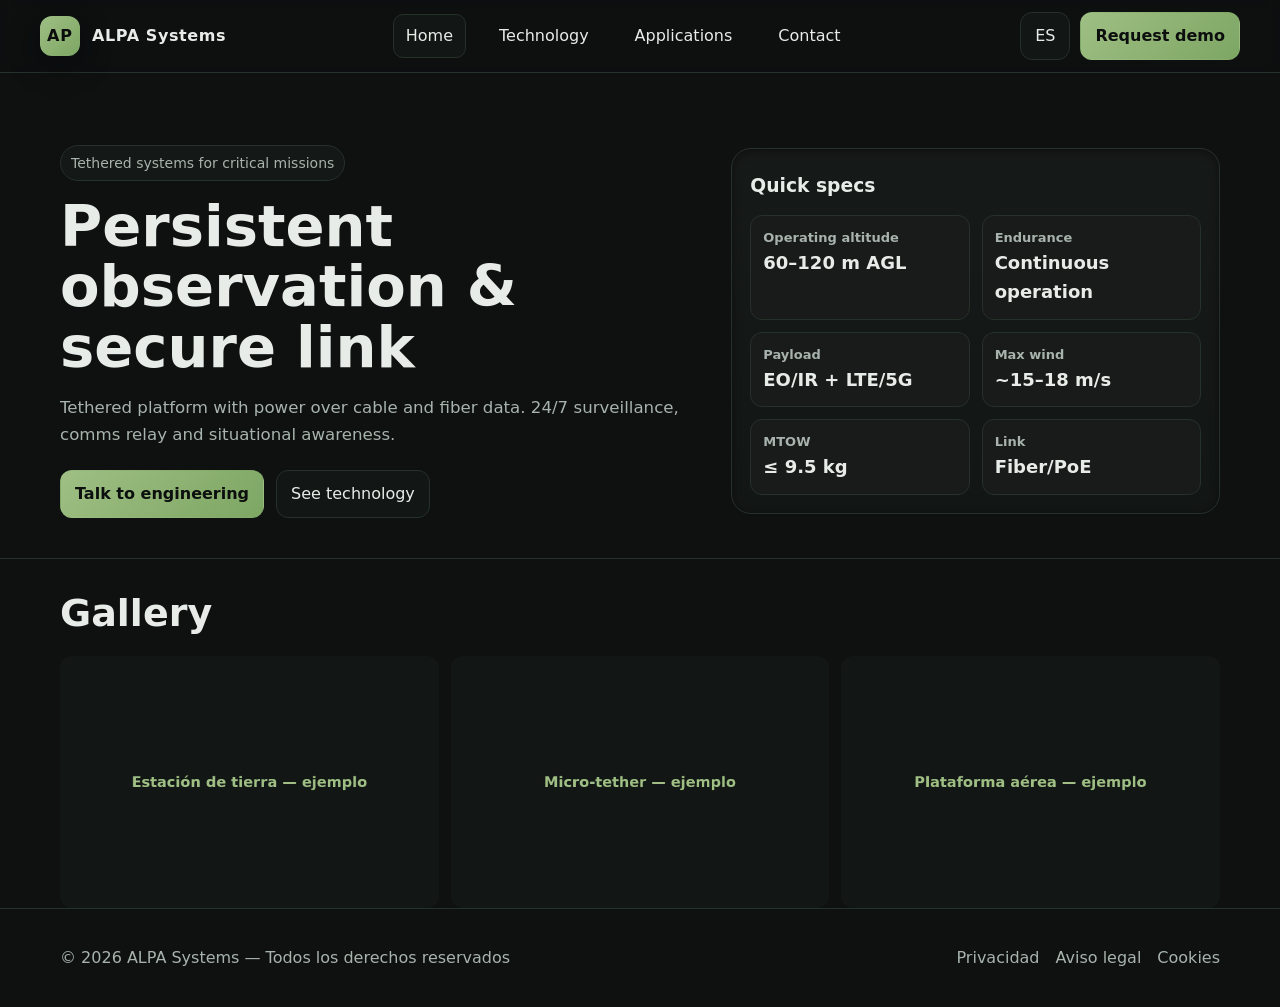
==== commit 0f22edb4: "Add files via upload" ====
--- a/en/index.html
+++ b/en/index.html
@@ -1,55 +1,54 @@
 <!DOCTYPE html>
 <html lang="en">
 <head>
-  
-<link rel="icon" type="image/svg+xml" href="/assets/favicon.svg?v=2">
-<link rel="icon" type="image/png" sizes="32x32" href="/assets/favicon-32.png?v=2">
-<link rel="apple-touch-icon" sizes="180x180" href="/assets/apple-touch-icon.png?v=2">
-<link rel="shortcut icon" href="/favicon.ico?v=2">
-
-  
-<title>ALPA Systems — Tethered drone systems</title>
   <meta charset="utf-8" />
   <meta name="viewport" content="width=device-width, initial-scale=1" />
   <meta name="theme-color" content="#121614" />
   <meta name="description" content="ALPA Systems develops tethered drone solutions for surveillance and tactical communications for defense, security and critical infrastructure protection." />
-  <meta property="og:image" content="assets/og-image.jpg" />
-  <link rel="stylesheet" href="../style.css" />
+  <meta property="og:image" content="/assets/og-image.jpg" />
+  <title>ALPA Systems — Tethered drone systems</title>
+  
+<link rel="icon" type="image/svg+xml" href="/assets/favicon.svg?v=3">
+<link rel="icon" type="image/png" sizes="32x32" href="/assets/favicon-32.png?v=3">
+<link rel="apple-touch-icon" sizes="180x180" href="/assets/apple-touch-icon.png?v=3">
+<link rel="shortcut icon" href="/favicon.ico?v=3">
 
+  <link rel="stylesheet" href="/style.css" />
+
+  <link rel="stylesheet" href="/style.css" />
 </head>
 <body>
   <header class="site-header">
     <div class="container nav">
-      <a class="brand" href="index.html" class="active" aria-label="ALPA Systems, inicio">
+      <a class="brand" href="/en/index.html" aria-label="ALPA Systems, home">
         <div class="brand-logo" aria-hidden="true"><span>AP</span></div>
         <span class="brand-name">ALPA Systems</span>
       </a>
-      <nav class="nav-links" aria-label="Principal">
-        <a href="index.html" class="active" class="active">Home</a>
-        <a href="technology.html">Technology</a>
-        <a href="applications.html">Applications</a>
-        <a href="contact.html">Contact</a>
+      <nav class="nav-links" aria-label="Main">
+        <a href="/en/index.html" class="active">Home</a>
+        <a href="/en/technology.html">Technology</a>
+        <a href="/en/applications.html">Applications</a>
+        <a href="/en/contact.html">Contact</a>
       </nav>
       <div class="nav-right">
         <a href="/" class="btn" aria-label="Cambiar a Español">ES</a>
-        <a href="contact.html" class="btn primary">Request demo</a>
+        <a href="/en/contact.html" class="btn primary">Request demo</a>
       </div>
     </div>
   </header>
-
   <main id="main">
-    <section id="inicio" class="hero">
+    <section class="hero">
       <div class="container hero-grid">
         <div>
           <span class="badge">Tethered systems for critical missions</span>
-          <h1>Persistent observation and secure link <br />for defense and security</h1>
-          <p>ALPA Systems integra drones cautivos con alimentación por cable para ofrecer vigilancia 24/7, retransmisión de comunicaciones y conciencia situacional en operaciones tácticas y protección de infraestructuras.</p>
+          <h1>Persistent observation & secure link</h1>
+          <p>Tethered platform with power over cable and fiber data. 24/7 surveillance, comms relay and situational awareness.</p>
           <div class="hero-cta">
-            <a class="btn primary" href="contact.html">Talk to engineering</a>
-            <a class="btn" href="technology.html">See technology</a>
+            <a class="btn primary" href="/en/contact.html">Talk to engineering</a>
+            <a class="btn" href="/en/technology.html">See technology</a>
           </div>
         </div>
-        <aside class="panel" aria-label="Resumen técnico">
+        <aside class="panel" aria-label="Quick specs">
           <h3 class="panel-title">Quick specs</h3>
           <div class="specs">
             <div class="spec"><b>Operating altitude</b><span>60–120 m AGL</span></div>
@@ -57,7 +56,7 @@
             <div class="spec"><b>Payload</b><span>EO/IR + LTE/5G</span></div>
             <div class="spec"><b>Max wind</b><span>~15–18 m/s</span></div>
             <div class="spec"><b>MTOW</b><span>≤ 9.5 kg</span></div>
-            <div class="spec"><b>Link</b><span>Fibra/PoE</span></div>
+            <div class="spec"><b>Link</b><span>Fiber/PoE</span></div>
           </div>
         </aside>
       </div>
@@ -66,9 +65,9 @@
     <section class="container">
       <h2 class="section-title">Gallery</h2>
       <div class="gallery">
-        <img src="../assets/gallery_1.jpg" alt="Estación de tierra — ejemplo" />
-        <img src="../assets/gallery_2.jpg" alt="Micro‑tether — ejemplo" />
-        <img src="../assets/gallery_3.jpg" alt="Plataforma aérea — ejemplo" />
+        <img src="/assets/gallery_1.jpg" alt="Ground station — sample" />
+        <img src="/assets/gallery_2.jpg" alt="Micro‑tether — sample" />
+        <img src="/assets/gallery_3.jpg" alt="Aerial platform — sample" />
       </div>
     </section>
   </main>
@@ -82,7 +81,7 @@
       </div>
     </div>
   </footer>
-  <script src="../script.js"></script>
+  <script src="/script.js"></script>
 
 </body>
 </html>
--- a/style.css
+++ b/style.css
@@ -6,11 +6,12 @@
   --container:1200px;
 }
 *,*::before,*::after{ box-sizing: border-box }
-body{ margin:0; font-family: Inter, system-ui, -apple-system, Segoe UI, Roboto, Ubuntu, 'Helvetica Neue', Arial, 'Noto Sans'; background: var(--bg); color: var(--txt); line-height:1.6 }
+body{ margin:0; font-family: Inter, system-ui, -apple-system, Segoe UI, Roboto, Ubuntu, 'Helvetica Neue', Arial; background: var(--bg); color: var(--txt); line-height:1.6 }
 img{ max-width:100%; display:block; border-radius:12px }
 a{ color:inherit; text-decoration:none }
 .container{ width:100%; max-width:var(--container); margin-inline:auto; padding: 0 20px }
 
+/* Nav */
 .site-header{ position: sticky; top:0; z-index:100; backdrop-filter: blur(6px); background: color-mix(in oklab, var(--bg) 70%, transparent); border-bottom: 1px solid var(--stroke) }
 .nav{ display:flex; align-items:center; justify-content:space-between; padding: 12px 0 }
 .brand{ display:flex; align-items:center; gap:12px }
@@ -26,6 +27,7 @@
 .btn.primary{ background: linear-gradient(135deg, var(--brand), var(--brand-strong)); color:#0c0f0e; border-color: transparent; font-weight:700 }
 .btn.primary:hover{ filter: brightness(1.03) }
 
+/* Hero */
 .hero{ position:relative; overflow:clip; padding: 72px 0 40px; border-bottom: 1px solid var(--stroke) }
 .hero-grid{ display:grid; grid-template-columns: 1.3fr 1fr; gap:36px; align-items:center }
 .badge{ display:inline-block; padding:6px 10px; border:1px solid var(--stroke); border-radius: 999px; color: var(--txt-dim); font-size: 14px; background: color-mix(in oklab, var(--bg-soft), white 1%) }
@@ -48,176 +50,70 @@
 
 .gallery{ display:grid; grid-template-columns: repeat(3, 1fr); gap:12px }
 
+/* Páginas internas */
 .feature-block{ display:grid; grid-template-columns: 1fr 1fr; gap: 18px; margin: 22px 0; padding: 16px; border:1px solid var(--stroke); border-radius:14px; background: var(--bg-soft) }
 .usecase-grid{ display:grid; grid-template-columns: repeat(3, 1fr); gap:16px }
 .usecase-card{ background: var(--bg-soft); border:1px solid var(--stroke); padding: 12px; border-radius:14px }
 .usecase-card h3{ margin:10px 0 6px }
 
-.grid-2{ display:grid; grid-template-columns: 1fr 1fr; gap:12px }
-.contact-form textarea{ width:100% }
+/* Contacto */
+.contact-layout{ display:grid; grid-template-columns: 2fr 1fr; gap:24px; padding: 24px 0 40px }
+.contact-card{ background: linear-gradient(180deg, color-mix(in oklab, var(--bg-soft), white 2%), var(--bg-soft)); border:1px solid var(--stroke); border-radius: var(--radius-xl); padding: 22px; box-shadow: var(--shadow-2) }
+.contact-head h1{ margin: 0 0 6px }
+.contact-head p{ margin: 0 0 18px; color: var(--txt-dim) }
+.info-card{ background: var(--bg-soft); border:1px solid var(--stroke); border-radius: var(--radius-lg); padding:16px }
+.info-card + .info-card{ margin-top:16px }
+.info-card h3{ margin:0 0 10px }
+.info-card ul{ margin:0; padding-left:18px }
+.info-card .muted{ color: var(--txt-dim); margin-top:8px }
+.map-card img{ width:100%; height:auto; border-radius:12px }
 
+.contact-form.modern .field{ position:relative; background: color-mix(in oklab, var(--bg-soft), white 3%); border: 1px solid var(--stroke); border-radius: 12px; padding: 12px 12px 6px; transition: border .2s ease, box-shadow .2s ease }
+.contact-form.modern .field + .field{ margin-top:12px }
+.contact-form.modern .field input,
+.contact-form.modern .field textarea,
+.contact-form.modern .field select{ width:100%; background: transparent; border:none; outline:none; color: var(--txt); font-size:16px; padding: 10px 4px 6px }
+.contact-form.modern .field textarea{ resize: vertical }
+.contact-form.modern .field label{ position:absolute; left:12px; top:10px; font-size:14px; color: var(--txt-dim); pointer-events:none; transition: all .15s ease; padding: 0 4px; background: transparent }
+.contact-form.modern .field:focus-within{ border-color: var(--brand); box-shadow: 0 0 0 3px color-mix(in oklab, var(--brand), transparent 80%) }
+.contact-form.modern .field input:not(:placeholder-shown) + label,
+.contact-form.modern .field textarea:not(:placeholder-shown) + label,
+.contact-form.modern .field select + label,
+.contact-form.modern .field:focus-within label{ top:-9px; font-size:12px; color: var(--brand); background: var(--bg-soft) }
+
+/* Select estilizado + flecha + tema oscuro */
+.contact-form.modern .field.select{ position:relative }
+.contact-form.modern .field.select select{
+  -webkit-appearance: none; -moz-appearance: none; appearance: none;
+  background-color: color-mix(in oklab, var(--bg-soft), white 2%);
+  color: var(--txt);
+  border-radius: 8px;
+  background-clip: padding-box;
+  color-scheme: dark;
+  padding-right: 36px;
+  cursor: pointer;
+}
+.contact-form.modern .field.select::after{
+  content:""; position:absolute; top:50%; right:12px; width:10px; height:10px; pointer-events:none;
+  transform: translateY(-50%) rotate(45deg);
+  border-right: 2px solid var(--txt-dim); border-bottom: 2px solid var(--txt-dim); opacity:.9
+}
+.contact-form.modern .field.select option{ background-color: var(--bg-soft); color: var(--txt) }
+/* Seleccionado verde y hover oliva claro */
+.contact-form.modern .field.select select option:checked{ background-color: var(--brand) !important; color:#0c0f0e !important }
+.contact-form.modern .field.select select option:hover{ background-color: color-mix(in oklab, var(--brand), white 25%) !important; color:#0c0f0e !important }
+.contact-form.modern .field.select select:focus option:checked{ background-color: var(--brand) !important; color:#0c0f0e !important }
+
+.form-actions{ display:flex; align-items:center; gap:12px; margin-top:12px }
+
+/* Footer */
 footer{ border-top:1px solid var(--stroke); padding: 36px 0; color: var(--txt-dim) }
 .foot{ display:flex; justify-content:space-between; gap:16px; flex-wrap:wrap }
 .foot-links{ display:flex; gap:16px }
 
+/* Responsive */
 @media (max-width: 980px){
   .hero-grid, .cards, .gallery, .feature-block, .usecase-grid, .grid-2{ grid-template-columns: 1fr }
   .nav-links{ display:none }
-}
-
-/* --- Contacto estilizado --- */
-.contact-layout{
-  display:grid;
-  grid-template-columns: 2fr 1fr;
-  gap:24px;
-  padding: 24px 0 40px;
-}
-.contact-card{
-  background: linear-gradient(180deg, color-mix(in oklab, var(--bg-soft), white 2%), var(--bg-soft));
-  border:1px solid var(--stroke);
-  border-radius: var(--radius-xl);
-  padding: 22px;
-  box-shadow: var(--shadow-2);
-}
-.contact-head h1{ margin: 0 0 6px }
-.contact-head p{ margin: 0 0 18px; color: var(--txt-dim) }
-
-.info-card{
-  background: var(--bg-soft);
-  border:1px solid var(--stroke);
-  border-radius: var(--radius-lg);
-  padding:16px;
-}
-.info-card + .info-card{ margin-top:16px }
-.info-card h3{ margin:0 0 10px }
-.info-card ul{ margin:0; padding-left:18px }
-.info-card .muted{ color: var(--txt-dim); margin-top:8px }
-
-.map-card img{ width:100%; height:auto; border-radius:12px }
-
-.contact-form.modern .field{
-  position:relative;
-  background: color-mix(in oklab, var(--bg-soft), white 3%);
-  border: 1px solid var(--stroke);
-  border-radius: 12px;
-  padding: 12px 12px 6px;
-  transition: border .2s ease, box-shadow .2s ease;
-}
-.contact-form.modern .field + .field{ margin-top:12px }
-.contact-form.modern .field input,
-.contact-form.modern .field textarea,
-.contact-form.modern .field select{
-  width:100%;
-  background: transparent;
-  border:none;
-  outline: none;
-  color: var(--txt);
-  font-size:16px;
-  padding: 10px 4px 6px;
-}
-.contact-form.modern .field textarea{ resize: vertical }
-.contact-form.modern .field label{
-  position:absolute;
-  left:12px; top:10px;
-  font-size:14px;
-  color: var(--txt-dim);
-  pointer-events:none;
-  transition: all .15s ease;
-  padding: 0 4px;
-  background: transparent;
-}
-/* Floating label effect */
-.contact-form.modern .field:focus-within{ border-color: var(--brand); box-shadow: 0 0 0 3px color-mix(in oklab, var(--brand), transparent 80%) }
-.contact-form.modern .field input:not(:placeholder-shown) + label,
-.contact-form.modern .field textarea:not(:placeholder-shown) + label,
-.contact-form.modern .field select + label,
-.contact-form.modern .field:focus-within label{
-  top:-9px;
-  font-size:12px;
-  color: var(--brand);
-  background: var(--bg-soft);
-}
-.contact-form.modern .field.select label{ top:-9px; font-size:12px; color: var(--brand); background: var(--bg-soft) }
-
-.form-actions{ display:flex; align-items:center; gap:12px; margin-top:12px }
-
-/* Responsive */
-@media (max-width: 980px){
   .contact-layout{ grid-template-columns:1fr }
 }
-
-
-/* --- Select estilizado (floating label + flecha) --- */
-.contact-form.modern .field.select{
-  position:relative;
-  background: color-mix(in oklab, var(--bg-soft), white 3%);
-  border: 1px solid var(--stroke);
-  border-radius: 12px;
-  padding: 12px 12px 6px;
-  transition: border .2s ease, box-shadow .2s ease;
-}
-.contact-form.modern .field.select:focus-within{
-  border-color: var(--brand);
-  box-shadow: 0 0 0 3px color-mix(in oklab, var(--brand), transparent 80%);
-}
-.contact-form.modern .field.select select{
-  width:100%;
-  -webkit-appearance: none;
-  -moz-appearance: none;
-  appearance: none;
-  background: transparent;
-  border:none;
-  outline:none;
-  color: var(--txt);
-  font-size:16px;
-  padding: 10px 36px 6px 4px; /* espacio derecha para la flecha */
-  cursor:pointer;
-}
-/* Flecha custom como pseudo-elemento */
-.contact-form.modern .field.select::after{
-  content:"";
-  position:absolute;
-  top:50%; right:12px;
-  width: 10px; height: 10px;
-  pointer-events:none;
-  transform: translateY(-50%) rotate(45deg);
-  border-right: 2px solid var(--txt-dim);
-  border-bottom: 2px solid var(--txt-dim);
-  opacity:.9;
-}
-/* Label flotante alineado */
-.contact-form.modern .field.select label{
-  position:absolute;
-  left:12px; top:-9px;
-  font-size:12px; color: var(--brand);
-  background: var(--bg-soft);
-  padding: 0 4px;
-}
-
-
-/* --- Forzar tema oscuro en <select> y su popup --- */
-.contact-form.modern .field.select select{
-  background-color: color-mix(in oklab, var(--bg-soft), white 2%);
-  color: var(--txt);
-  border-radius: 8px;
-  background-clip: padding-box;
-  color-scheme: dark; /* ayuda a que el menú desplegable respete el tema oscuro */
-}
-.contact-form.modern .field.select select:focus{
-  outline: none;
-}
-/* Estilo de las opciones (no todos los navegadores lo soportan, pero ayuda) */
-.contact-form.modern .field.select option{
-  background-color: var(--bg-soft);
-  color: var(--txt);
-}
-/* Quitar la flecha de IE/Edge antiguo */
-.contact-form.modern .field.select select::-ms-expand { display:none; }
-/* WebKit normaliza borde interior */
-.contact-form.modern .field.select select:-internal-autofill-selected {
-  background-color: var(--bg-soft) !important;
-  color: var(--txt) !important;
-}
-
-/* Tema oscuro general para formularios en iOS/Safari donde aplica */
-form, select, option, input, textarea { color-scheme: dark; }
--- a/style.css
+++ b/style.css
@@ -6,11 +6,12 @@
   --container:1200px;
 }
 *,*::before,*::after{ box-sizing: border-box }
-body{ margin:0; font-family: Inter, system-ui, -apple-system, Segoe UI, Roboto, Ubuntu, 'Helvetica Neue', Arial, 'Noto Sans'; background: var(--bg); color: var(--txt); line-height:1.6 }
+body{ margin:0; font-family: Inter, system-ui, -apple-system, Segoe UI, Roboto, Ubuntu, 'Helvetica Neue', Arial; background: var(--bg); color: var(--txt); line-height:1.6 }
 img{ max-width:100%; display:block; border-radius:12px }
 a{ color:inherit; text-decoration:none }
 .container{ width:100%; max-width:var(--container); margin-inline:auto; padding: 0 20px }
 
+/* Nav */
 .site-header{ position: sticky; top:0; z-index:100; backdrop-filter: blur(6px); background: color-mix(in oklab, var(--bg) 70%, transparent); border-bottom: 1px solid var(--stroke) }
 .nav{ display:flex; align-items:center; justify-content:space-between; padding: 12px 0 }
 .brand{ display:flex; align-items:center; gap:12px }
@@ -26,6 +27,7 @@
 .btn.primary{ background: linear-gradient(135deg, var(--brand), var(--brand-strong)); color:#0c0f0e; border-color: transparent; font-weight:700 }
 .btn.primary:hover{ filter: brightness(1.03) }
 
+/* Hero */
 .hero{ position:relative; overflow:clip; padding: 72px 0 40px; border-bottom: 1px solid var(--stroke) }
 .hero-grid{ display:grid; grid-template-columns: 1.3fr 1fr; gap:36px; align-items:center }
 .badge{ display:inline-block; padding:6px 10px; border:1px solid var(--stroke); border-radius: 999px; color: var(--txt-dim); font-size: 14px; background: color-mix(in oklab, var(--bg-soft), white 1%) }
@@ -48,176 +50,70 @@
 
 .gallery{ display:grid; grid-template-columns: repeat(3, 1fr); gap:12px }
 
+/* Páginas internas */
 .feature-block{ display:grid; grid-template-columns: 1fr 1fr; gap: 18px; margin: 22px 0; padding: 16px; border:1px solid var(--stroke); border-radius:14px; background: var(--bg-soft) }
 .usecase-grid{ display:grid; grid-template-columns: repeat(3, 1fr); gap:16px }
 .usecase-card{ background: var(--bg-soft); border:1px solid var(--stroke); padding: 12px; border-radius:14px }
 .usecase-card h3{ margin:10px 0 6px }
 
-.grid-2{ display:grid; grid-template-columns: 1fr 1fr; gap:12px }
-.contact-form textarea{ width:100% }
+/* Contacto */
+.contact-layout{ display:grid; grid-template-columns: 2fr 1fr; gap:24px; padding: 24px 0 40px }
+.contact-card{ background: linear-gradient(180deg, color-mix(in oklab, var(--bg-soft), white 2%), var(--bg-soft)); border:1px solid var(--stroke); border-radius: var(--radius-xl); padding: 22px; box-shadow: var(--shadow-2) }
+.contact-head h1{ margin: 0 0 6px }
+.contact-head p{ margin: 0 0 18px; color: var(--txt-dim) }
+.info-card{ background: var(--bg-soft); border:1px solid var(--stroke); border-radius: var(--radius-lg); padding:16px }
+.info-card + .info-card{ margin-top:16px }
+.info-card h3{ margin:0 0 10px }
+.info-card ul{ margin:0; padding-left:18px }
+.info-card .muted{ color: var(--txt-dim); margin-top:8px }
+.map-card img{ width:100%; height:auto; border-radius:12px }
 
+.contact-form.modern .field{ position:relative; background: color-mix(in oklab, var(--bg-soft), white 3%); border: 1px solid var(--stroke); border-radius: 12px; padding: 12px 12px 6px; transition: border .2s ease, box-shadow .2s ease }
+.contact-form.modern .field + .field{ margin-top:12px }
+.contact-form.modern .field input,
+.contact-form.modern .field textarea,
+.contact-form.modern .field select{ width:100%; background: transparent; border:none; outline:none; color: var(--txt); font-size:16px; padding: 10px 4px 6px }
+.contact-form.modern .field textarea{ resize: vertical }
+.contact-form.modern .field label{ position:absolute; left:12px; top:10px; font-size:14px; color: var(--txt-dim); pointer-events:none; transition: all .15s ease; padding: 0 4px; background: transparent }
+.contact-form.modern .field:focus-within{ border-color: var(--brand); box-shadow: 0 0 0 3px color-mix(in oklab, var(--brand), transparent 80%) }
+.contact-form.modern .field input:not(:placeholder-shown) + label,
+.contact-form.modern .field textarea:not(:placeholder-shown) + label,
+.contact-form.modern .field select + label,
+.contact-form.modern .field:focus-within label{ top:-9px; font-size:12px; color: var(--brand); background: var(--bg-soft) }
+
+/* Select estilizado + flecha + tema oscuro */
+.contact-form.modern .field.select{ position:relative }
+.contact-form.modern .field.select select{
+  -webkit-appearance: none; -moz-appearance: none; appearance: none;
+  background-color: color-mix(in oklab, var(--bg-soft), white 2%);
+  color: var(--txt);
+  border-radius: 8px;
+  background-clip: padding-box;
+  color-scheme: dark;
+  padding-right: 36px;
+  cursor: pointer;
+}
+.contact-form.modern .field.select::after{
+  content:""; position:absolute; top:50%; right:12px; width:10px; height:10px; pointer-events:none;
+  transform: translateY(-50%) rotate(45deg);
+  border-right: 2px solid var(--txt-dim); border-bottom: 2px solid var(--txt-dim); opacity:.9
+}
+.contact-form.modern .field.select option{ background-color: var(--bg-soft); color: var(--txt) }
+/* Seleccionado verde y hover oliva claro */
+.contact-form.modern .field.select select option:checked{ background-color: var(--brand) !important; color:#0c0f0e !important }
+.contact-form.modern .field.select select option:hover{ background-color: color-mix(in oklab, var(--brand), white 25%) !important; color:#0c0f0e !important }
+.contact-form.modern .field.select select:focus option:checked{ background-color: var(--brand) !important; color:#0c0f0e !important }
+
+.form-actions{ display:flex; align-items:center; gap:12px; margin-top:12px }
+
+/* Footer */
 footer{ border-top:1px solid var(--stroke); padding: 36px 0; color: var(--txt-dim) }
 .foot{ display:flex; justify-content:space-between; gap:16px; flex-wrap:wrap }
 .foot-links{ display:flex; gap:16px }
 
+/* Responsive */
 @media (max-width: 980px){
   .hero-grid, .cards, .gallery, .feature-block, .usecase-grid, .grid-2{ grid-template-columns: 1fr }
   .nav-links{ display:none }
-}
-
-/* --- Contacto estilizado --- */
-.contact-layout{
-  display:grid;
-  grid-template-columns: 2fr 1fr;
-  gap:24px;
-  padding: 24px 0 40px;
-}
-.contact-card{
-  background: linear-gradient(180deg, color-mix(in oklab, var(--bg-soft), white 2%), var(--bg-soft));
-  border:1px solid var(--stroke);
-  border-radius: var(--radius-xl);
-  padding: 22px;
-  box-shadow: var(--shadow-2);
-}
-.contact-head h1{ margin: 0 0 6px }
-.contact-head p{ margin: 0 0 18px; color: var(--txt-dim) }
-
-.info-card{
-  background: var(--bg-soft);
-  border:1px solid var(--stroke);
-  border-radius: var(--radius-lg);
-  padding:16px;
-}
-.info-card + .info-card{ margin-top:16px }
-.info-card h3{ margin:0 0 10px }
-.info-card ul{ margin:0; padding-left:18px }
-.info-card .muted{ color: var(--txt-dim); margin-top:8px }
-
-.map-card img{ width:100%; height:auto; border-radius:12px }
-
-.contact-form.modern .field{
-  position:relative;
-  background: color-mix(in oklab, var(--bg-soft), white 3%);
-  border: 1px solid var(--stroke);
-  border-radius: 12px;
-  padding: 12px 12px 6px;
-  transition: border .2s ease, box-shadow .2s ease;
-}
-.contact-form.modern .field + .field{ margin-top:12px }
-.contact-form.modern .field input,
-.contact-form.modern .field textarea,
-.contact-form.modern .field select{
-  width:100%;
-  background: transparent;
-  border:none;
-  outline: none;
-  color: var(--txt);
-  font-size:16px;
-  padding: 10px 4px 6px;
-}
-.contact-form.modern .field textarea{ resize: vertical }
-.contact-form.modern .field label{
-  position:absolute;
-  left:12px; top:10px;
-  font-size:14px;
-  color: var(--txt-dim);
-  pointer-events:none;
-  transition: all .15s ease;
-  padding: 0 4px;
-  background: transparent;
-}
-/* Floating label effect */
-.contact-form.modern .field:focus-within{ border-color: var(--brand); box-shadow: 0 0 0 3px color-mix(in oklab, var(--brand), transparent 80%) }
-.contact-form.modern .field input:not(:placeholder-shown) + label,
-.contact-form.modern .field textarea:not(:placeholder-shown) + label,
-.contact-form.modern .field select + label,
-.contact-form.modern .field:focus-within label{
-  top:-9px;
-  font-size:12px;
-  color: var(--brand);
-  background: var(--bg-soft);
-}
-.contact-form.modern .field.select label{ top:-9px; font-size:12px; color: var(--brand); background: var(--bg-soft) }
-
-.form-actions{ display:flex; align-items:center; gap:12px; margin-top:12px }
-
-/* Responsive */
-@media (max-width: 980px){
   .contact-layout{ grid-template-columns:1fr }
 }
-
-
-/* --- Select estilizado (floating label + flecha) --- */
-.contact-form.modern .field.select{
-  position:relative;
-  background: color-mix(in oklab, var(--bg-soft), white 3%);
-  border: 1px solid var(--stroke);
-  border-radius: 12px;
-  padding: 12px 12px 6px;
-  transition: border .2s ease, box-shadow .2s ease;
-}
-.contact-form.modern .field.select:focus-within{
-  border-color: var(--brand);
-  box-shadow: 0 0 0 3px color-mix(in oklab, var(--brand), transparent 80%);
-}
-.contact-form.modern .field.select select{
-  width:100%;
-  -webkit-appearance: none;
-  -moz-appearance: none;
-  appearance: none;
-  background: transparent;
-  border:none;
-  outline:none;
-  color: var(--txt);
-  font-size:16px;
-  padding: 10px 36px 6px 4px; /* espacio derecha para la flecha */
-  cursor:pointer;
-}
-/* Flecha custom como pseudo-elemento */
-.contact-form.modern .field.select::after{
-  content:"";
-  position:absolute;
-  top:50%; right:12px;
-  width: 10px; height: 10px;
-  pointer-events:none;
-  transform: translateY(-50%) rotate(45deg);
-  border-right: 2px solid var(--txt-dim);
-  border-bottom: 2px solid var(--txt-dim);
-  opacity:.9;
-}
-/* Label flotante alineado */
-.contact-form.modern .field.select label{
-  position:absolute;
-  left:12px; top:-9px;
-  font-size:12px; color: var(--brand);
-  background: var(--bg-soft);
-  padding: 0 4px;
-}
-
-
-/* --- Forzar tema oscuro en <select> y su popup --- */
-.contact-form.modern .field.select select{
-  background-color: color-mix(in oklab, var(--bg-soft), white 2%);
-  color: var(--txt);
-  border-radius: 8px;
-  background-clip: padding-box;
-  color-scheme: dark; /* ayuda a que el menú desplegable respete el tema oscuro */
-}
-.contact-form.modern .field.select select:focus{
-  outline: none;
-}
-/* Estilo de las opciones (no todos los navegadores lo soportan, pero ayuda) */
-.contact-form.modern .field.select option{
-  background-color: var(--bg-soft);
-  color: var(--txt);
-}
-/* Quitar la flecha de IE/Edge antiguo */
-.contact-form.modern .field.select select::-ms-expand { display:none; }
-/* WebKit normaliza borde interior */
-.contact-form.modern .field.select select:-internal-autofill-selected {
-  background-color: var(--bg-soft) !important;
-  color: var(--txt) !important;
-}
-
-/* Tema oscuro general para formularios en iOS/Safari donde aplica */
-form, select, option, input, textarea { color-scheme: dark; }
